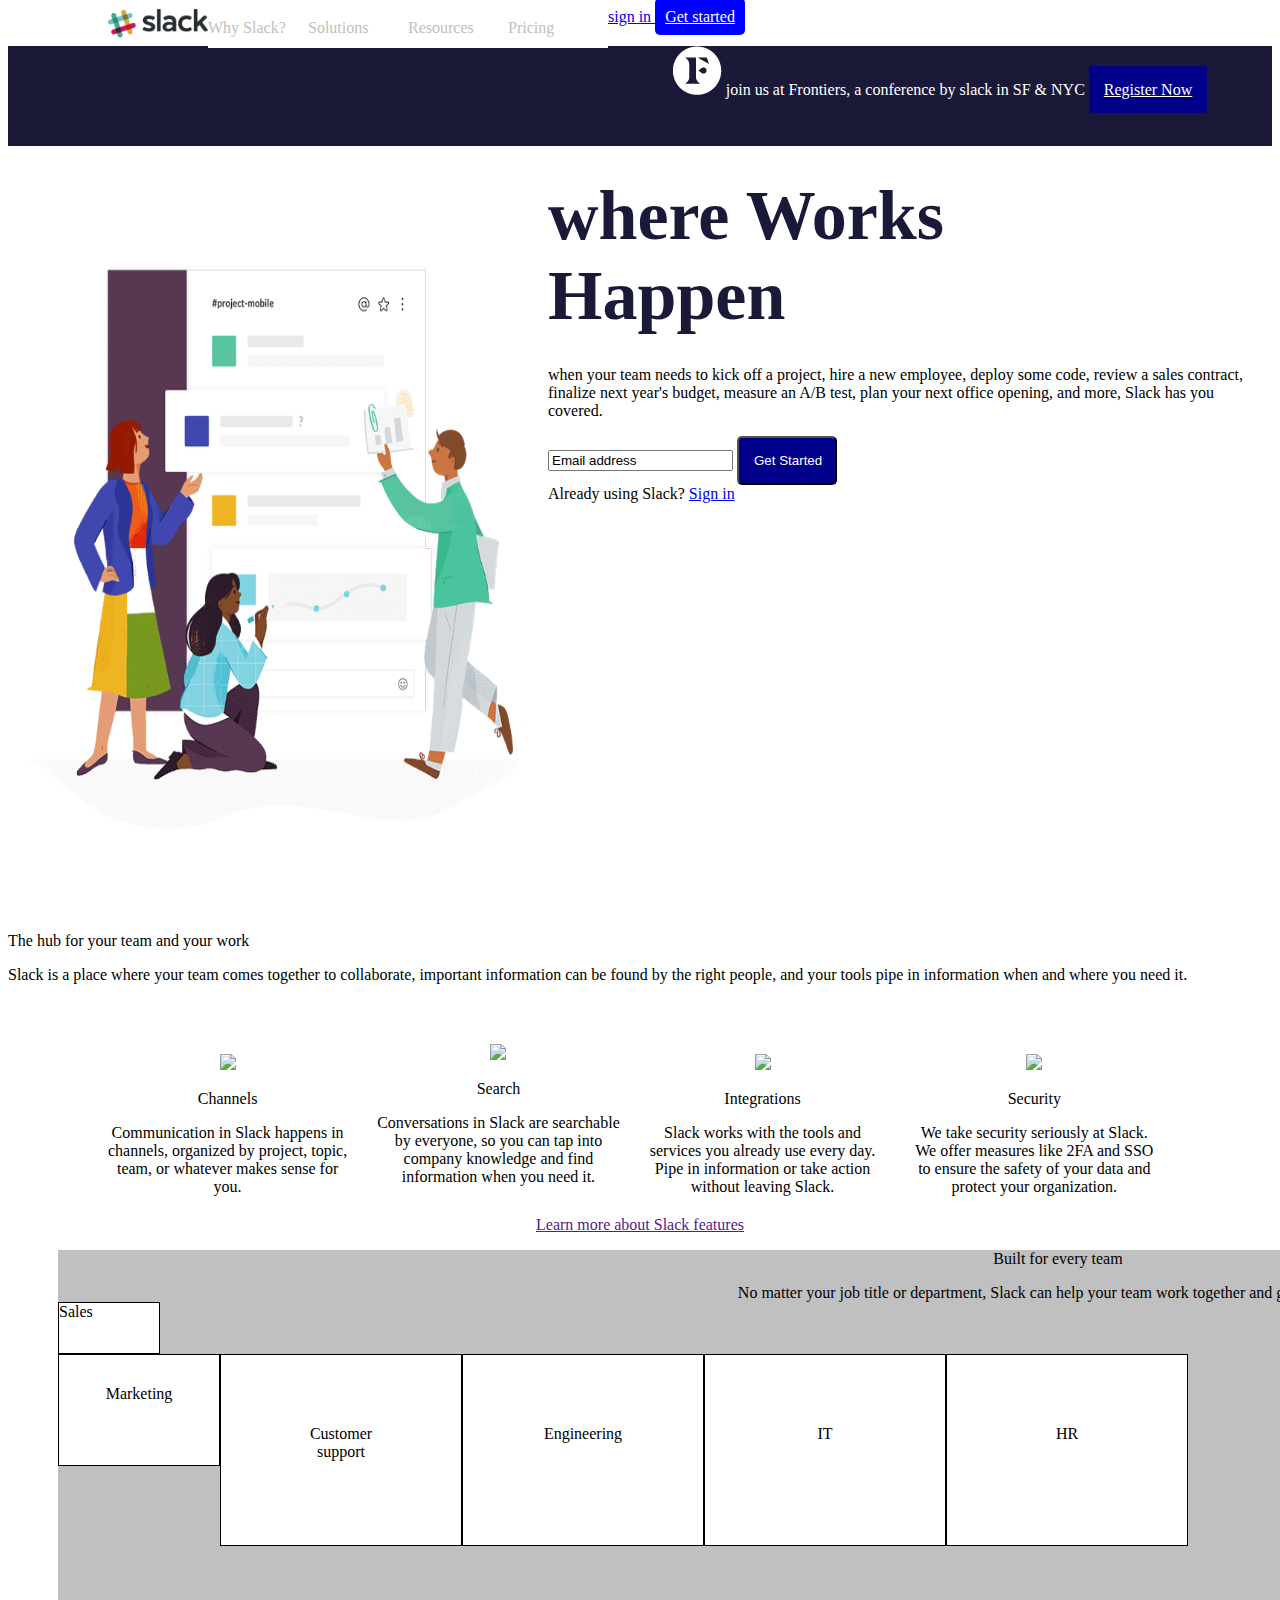
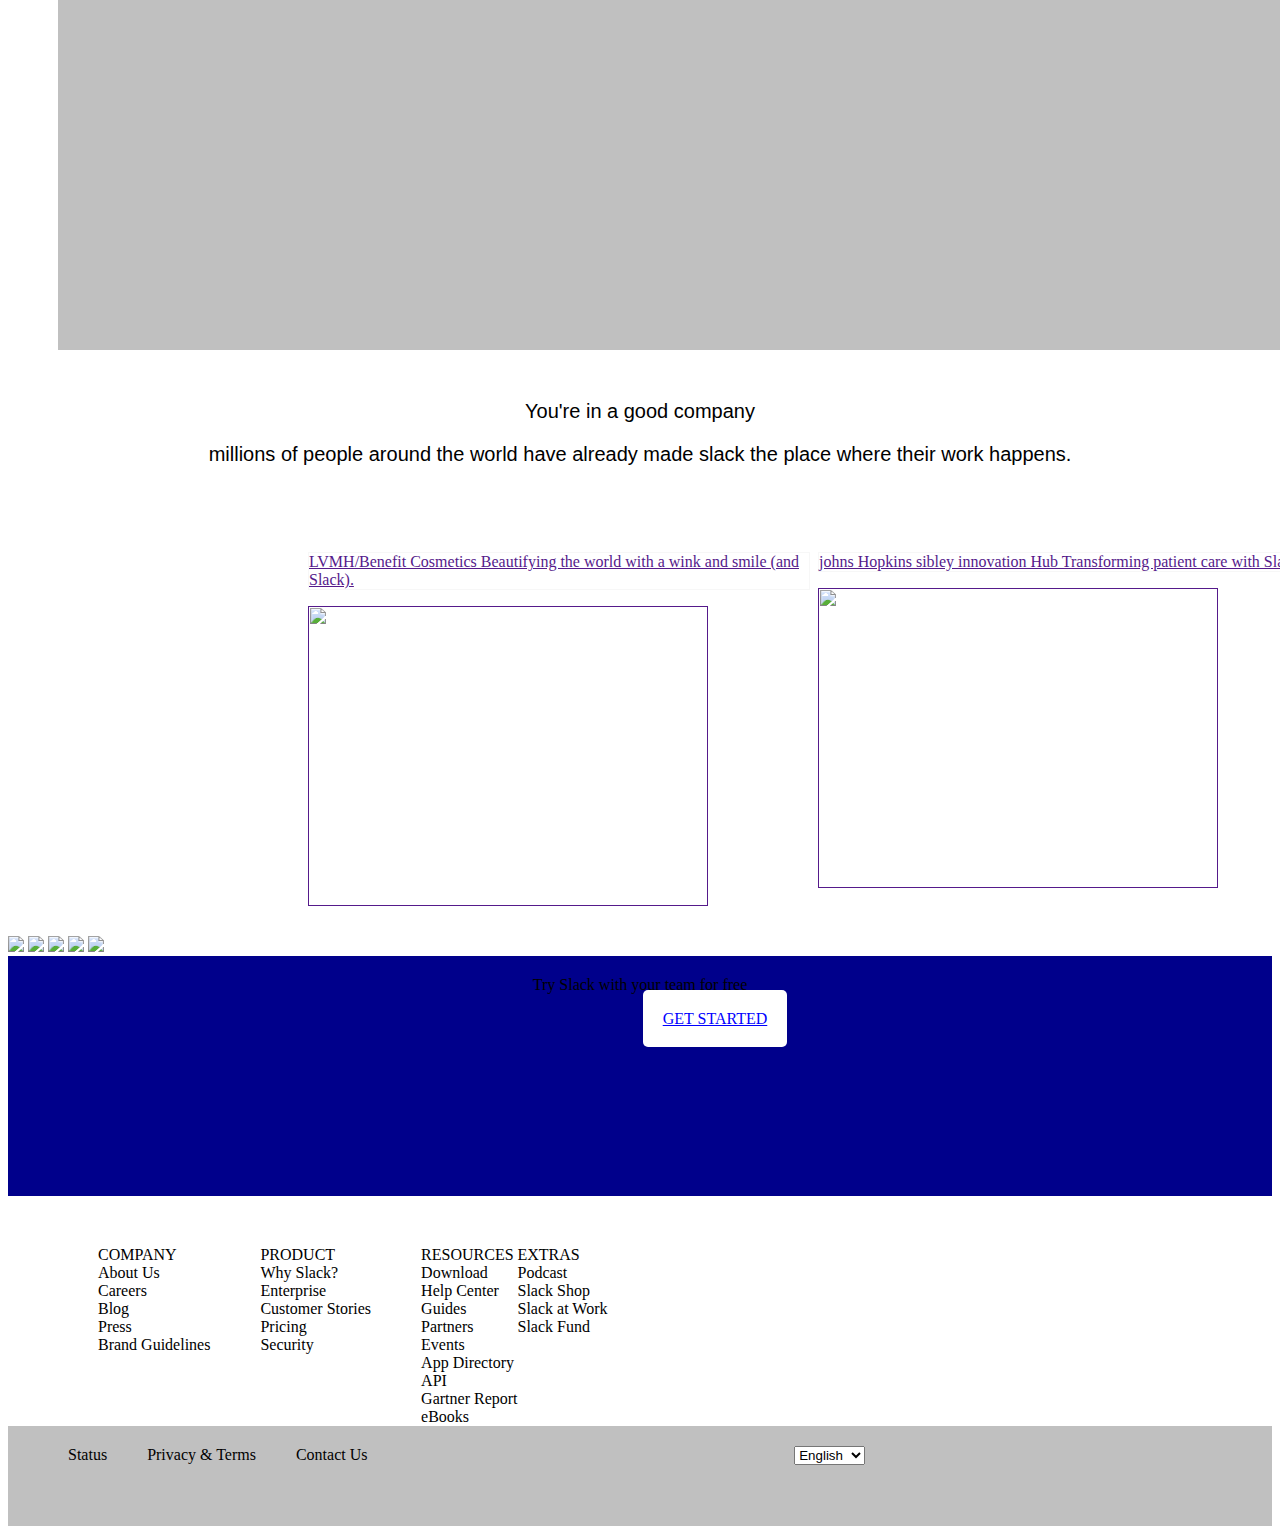
==== index.html @ 87f5bd63 "Update index.html" ====
<!doctype html>
<html>
<head>
	<meta charset="utf-8">
	<meta name="viewport" content="width=device-width, initial-scale=1">
	<title>where work happens|slack</title>
	<link rel="stylesheet" href="slack.css"/>
</head>
<body>
	<img align="left" class="logo" src="images/slack_logo.png" height="30"/>
		<div class="nav">
		<ul >
			<li><a href="">Why Slack?</a>
				<ul>
					<li>About the Product</li>
					<li>How it works</li>
					<li>Security</li>
					<li>Customers</li>
					<li>Enterprise</li>
				</ul>
			</li>
			<li> <a href="">Solutions</a>
					<ul>						
					  <li>Slack for every team</li>
					  <li>Engineering</li>
					  <li>Sales</li>
					  <li>IT</li>
					  <li>Marketing</li>
					  <li>Customer Support</li>
					  <li>Human Resources</li>
					</ul>
			</li>
			<li><a href="">Resources</a>
               <ul>
               	<li>Go further with Slack</li>
				<li>Download</li>
				<li>eBooks & Reports</li>
				<li>Blog</li>
				<li>App Directory</li>
				<li>Help Center</li>
				<li>API</li>
               </ul>
			</li>
			<li><a href="">Pricing</a></li>
		</ul>
		</div>
<a href="create" id="create">sign in </a>

<a href="started" id="started">Get started</a>

	<p id="frontiers"> <img src="images/frontiers-logo.png"> 
		join us at Frontiers, a conference by slack in SF & NYC
		
		<a id="register" href="register"> Register Now </a>

	<p><img src="images/illo.png" height=570 width=500 class="pro"></p>

		 <p id="project"> where Works<br> Happen </p>

	<p> when your team needs to kick off a project, hire a new employee, deploy some code, review a sales contract, finalize next year's budget, measure an A/B test, plan your next office opening, and more, Slack has you covered.</p>

		 <form method=get action="">
		 	<input type="text" value="Email address"> <input type="submit" value="Get Started" class="get">
		 </form>

		 	Already using Slack? <a href="in"> Sign in</a>

		 		
		 		<div class="hub">
		 			<p>The hub for your team and your work</p>
					Slack is a place where your team comes together to collaborate, important information can be found by the right people, and your tools pipe in information when and where you need it.
		 		</div>
		 		<div class="main-section">
		 		<div class="channels">
		 			<img src="images/organized-convos.png"/>
		 			<p>Channels</p>
					Communication in Slack happens in <br>channels, organized by project, topic,<br> team, or whatever makes sense for<br> you.
		 		</div>
		 		<div class="Search">
		 			<img src="images/search-binoculars.png"/>
		 			<p>Search</p>
					Conversations in Slack are searchable<br> by everyone, so you can tap into<br> company knowledge and find <br>information when you need it.
		 		</div>
		 		<div class="Integrations">
		 			<img src="images/apps-gears.png"/>
		 			<p>Integrations</p>
					Slack works with the tools and<br> services you already use every day.<br> Pipe in information or take action<br> without leaving Slack.
		 		</div>
		 		<div class="security">
		 			<img src="images/security-lock.png"/>
		 			<p>Security</p>
					We take security seriously at Slack.<br> We offer measures like 2FA and SSO<br> to ensure the safety of your data and<br> protect your organization.
		 		</div>
		 			<div id="learn"><a  href="">Learn more about Slack features</a></div>
		 		  <div class="main-built">	
		 			<div class="Built">	
						<p>Built for every team</p>
						No matter your job title or department, Slack can help your team work together and get things done.
		 			</div>
		 			<div>
						<div class="one">Sales</div>
						<div class="two">Marketing</div>
						<div class="three">Customer support</div>
						<div class="four">Engineering</div>
						<div class="five">IT</div>
						<div class="six">HR</div>
					</div>
				  </div>
		 		</div>
		
		 <div class="you">
		 	<p> You're in a good company
		 	<p> millions of people around the world have already made slack the place where their work happens.</p>
		 </div>
		  <div class="main-LVMH">
		   <div class="LVMH">
		 	<p id="lv"><a href="">LVMH/Benefit Cosmetics
		 	Beautifying the world with a wink and smile (and Slack).</p>
		 	<img src="images/card_benefit.jpg" height="300" width="400"/></a>
		   </div>
		   <div class="johns">
		 	<p id="jo"><a href="">johns Hopkins sibley innovation Hub
		 	Transforming patient care with Slack.</p>
		 	<img src="images/card_hopkins.jpg" height="300" width="400"/></a>
		   </div>
		  </div>
		 <img src="Where work happens _ Slack_files/ticketmaster.png"/>
		    <img src="Where work happens _ Slack_files/airbnb-alt.png"/>
		     <img src="Where work happens _ Slack_files/target-alt.png"/>
		   <img src="Where work happens _ Slack_files/capital_one.png"/>
		   <img src="Where work happens _ Slack_files/oracle.png"/>
		 </div>
		 <div class="Try">		 	
			Try Slack with your team for free
				<p><a href="" class="yet">GET STARTED</a></p>
		 </div>
  <div class="list">
	<ul>
		<div class="company">
<li> COMPANY <li>
<li>About Us</li>
<li>Careers</li>
<li>Blog</li>
<li>Press</li>
<li>Brand Guidelines</li>
		</div>
		<div class="PRODUCT">
<li>PRODUCT</li>
<li>Why Slack?</li>
<li>Enterprise</li>
<li>Customer Stories</li>
<li>Pricing</li>
<li>Security</li>
		</div>
		<div class="Resources">
<li>RESOURCES</li>
<li>Download</li>
<li>Help Center</li>
<li>Guides</li>
<li>Partners</li>
<li>Events</li>
<li>App Directory</li>
<li>API</li>
<li>Gartner Report</li>
<li>eBooks</li>
	</div>
	<div class="EXTRAS">
<li>EXTRAS</li>
<li>Podcast</li>
<li>Slack Shop</li>
<li>Slack at Work</li>
<li>Slack Fund</li>
	</div>
</ul>
	</div>
		  <footer>
			<ul>
	    <li> Status</li>
	    <li> Privacy & Terms</li> 
	    <li>Contact Us </li>
	    	</ul>
	    	<select>
	    		<option>English</option>
	    		<option>French</option>
	    		<option>Spanish</option>
	    	</select>
	    	</footer>
	     </div>
</body>
</html>
---- slack.css ----
li{
	list-style: none;
}
.nav ul{
	margin: 0px;
	padding: 0px;
}
.nav ul li{
	float:left;
	width: 100px;
	height: 40px;
	background-color: white;
	line-height:40px;
	text-align;40px;
	font: arial 15px;
}
.nav ul li a{
	color:silver;
	display: block;
	text-decoration: none;
}
.nav ul li a:hover{
	transform: scale(1.2); 
}
.nav ul li ul li{
	display:none;
	margin:-5px;
}
.nav ul li:hover ul li{
	display:block;
	background-color: white;
	width: 200px;
	height: 50px;
}
#frontiers{
	background-color:#1A1938;
	text-align:center;
	color:white;
	height:100px;
	margin-top: 20px;
	width: 100%
}
.logo{
	padding-left: 100px;
}
.nav{
	padding-left: 30px;
}
#register{
	background-color:darkblue;
	color:white;
	text-align:center;
	border-radius:3px;
	background-size:60px; 
	padding:15px; 
}
#project{
	font-size:70px;
	font-weight:bold;
	color:#1A1938;
	margin: 30px;
}
.you{
	background-size:250px;
	text-align:center;
	clear:left; 
	font:20px arial;
}
.get{
	background-color:darkblue;
	color:white;
	text-align:center;
	border-radius:5px;
	background-size:60px; 
	padding:15px; 
	width:100px; 
}
.yet{
	background-color:white;
	color:blue;
	text-align:center;
	border-radius:5px;
	background-size:60px; 
	padding:15px; 
	width:150px; 
	margin-left: 150px;
	padding: 20px;
}
.yet:hover{
	transform: scale(0.8);
}
.com{
	float: left;
	margin: 0 20px;
}
.pro{
	float: left;
	padding:100px 20px 100px 20px;
}
.res{
	float:left;
	padding: 20px;
}
.ext{
	margin:0px;
	padding: 20px;
	clear: right;
}
.all{
	background-color:#1A1938;
	height: 300px; 
	text-align: center;
}
.copy{
	float: left;
}
.first3{
	margin: 0px;
	display: flex;
}
.last3{
	margin: 0px;
	display: flex;
}
#text{
	font:20px Tahoma;
}
#input{
	height: 35px;
	font:20px Tahoma;
	border-color:#3A2958;
	padding: 5px;  
}
.hub{
	clear: left;
}
.main-section{
	margin: 50px;
	text-align: center;
}
#started{
	background-color: blue;
	border-radius: 5px;
	color: white;
	background-size:60px;
	width: 75px;
	padding: 10px;
}
.channels {
	float: left;
	margin: 20px;
	margin-left: 50px;
}
.Try{
	background-color: darkblue;
	height: 200px;
	text-align: center;
	padding: 20px;
}
.Search{
float: left;
margin: 10px;
text-align: justify-all;
} 
.Integrations{
	float: left;
	margin: 20px;
	text-align: justify-all;
} 
.security{
	float: left;
	margin: 20px;
	text-align: justify-all;
}
#learn {
	clear:left;
	align-items: middle;
}
.Built{
	clear: left;
}

.one{
border: 1px solid black;
background-color: white;
color: black;
display: flex;
height: 50px;
width: 100px;
}
.two{
border: 1px solid black;
background-color: white;
padding: 30px;
color: black;
height: 50px;
width: 100px;
float: left;
}
.three{
border: 1px solid black;
background-color: white;
padding: 70px;
color: black;
height: 50px;
width: 100px;
float: left;
}
.four{
border: 1px solid black;
background-color: white;
padding: 70px;
color: black;
height: 50px;
width: 100px;
float: left;
}
.five{
border: 1px solid black;
background-color: white;
padding: 70px;
color: black;
height: 50px;
width: 100px;
float: left;
}
.six{
border: 1px solid black;
background-color: white;
padding: 70px;
color: black;
height: 50px;
width: 100px;
float: left;
}
.main-built{
background-color: silver;
height: 700px;
width:2000px;
}
.main-LVMH{
	display: flex;
}
.LVMH{
	height: 400px;
	width: 500px;
	float: left;
	margin-left: 300px;
	margin-top: 50px;
}
.johns{
	height: 400px;
	width: 500px;
	float: left;
	margin-left:10px;
	margin-top: 50px;
}
.list{
	clear: left;
}
#lv{
	border: 1px solid #F7F7F7;
width:500px;
}
#jo{
	border: 1px solid #F7F7F7;
width:500px;
}
.list ul li{

}
.company{
float: left;
padding-left:50px;
}
.PRODUCT{
float: left;
padding-left:50px;
}
.Resources{
float: left;
padding-left:50px;
}
.EXTRAS{
margin: 50px;
padding-left:50px;
}
footer{
	margin-top: 20px;
	background-color: silver;
	height: 100px;
	text-align:center;
	clear: left;
}
footer li{
	float: left;
	margin:20px;
}
select{
	margin: 20px;
}
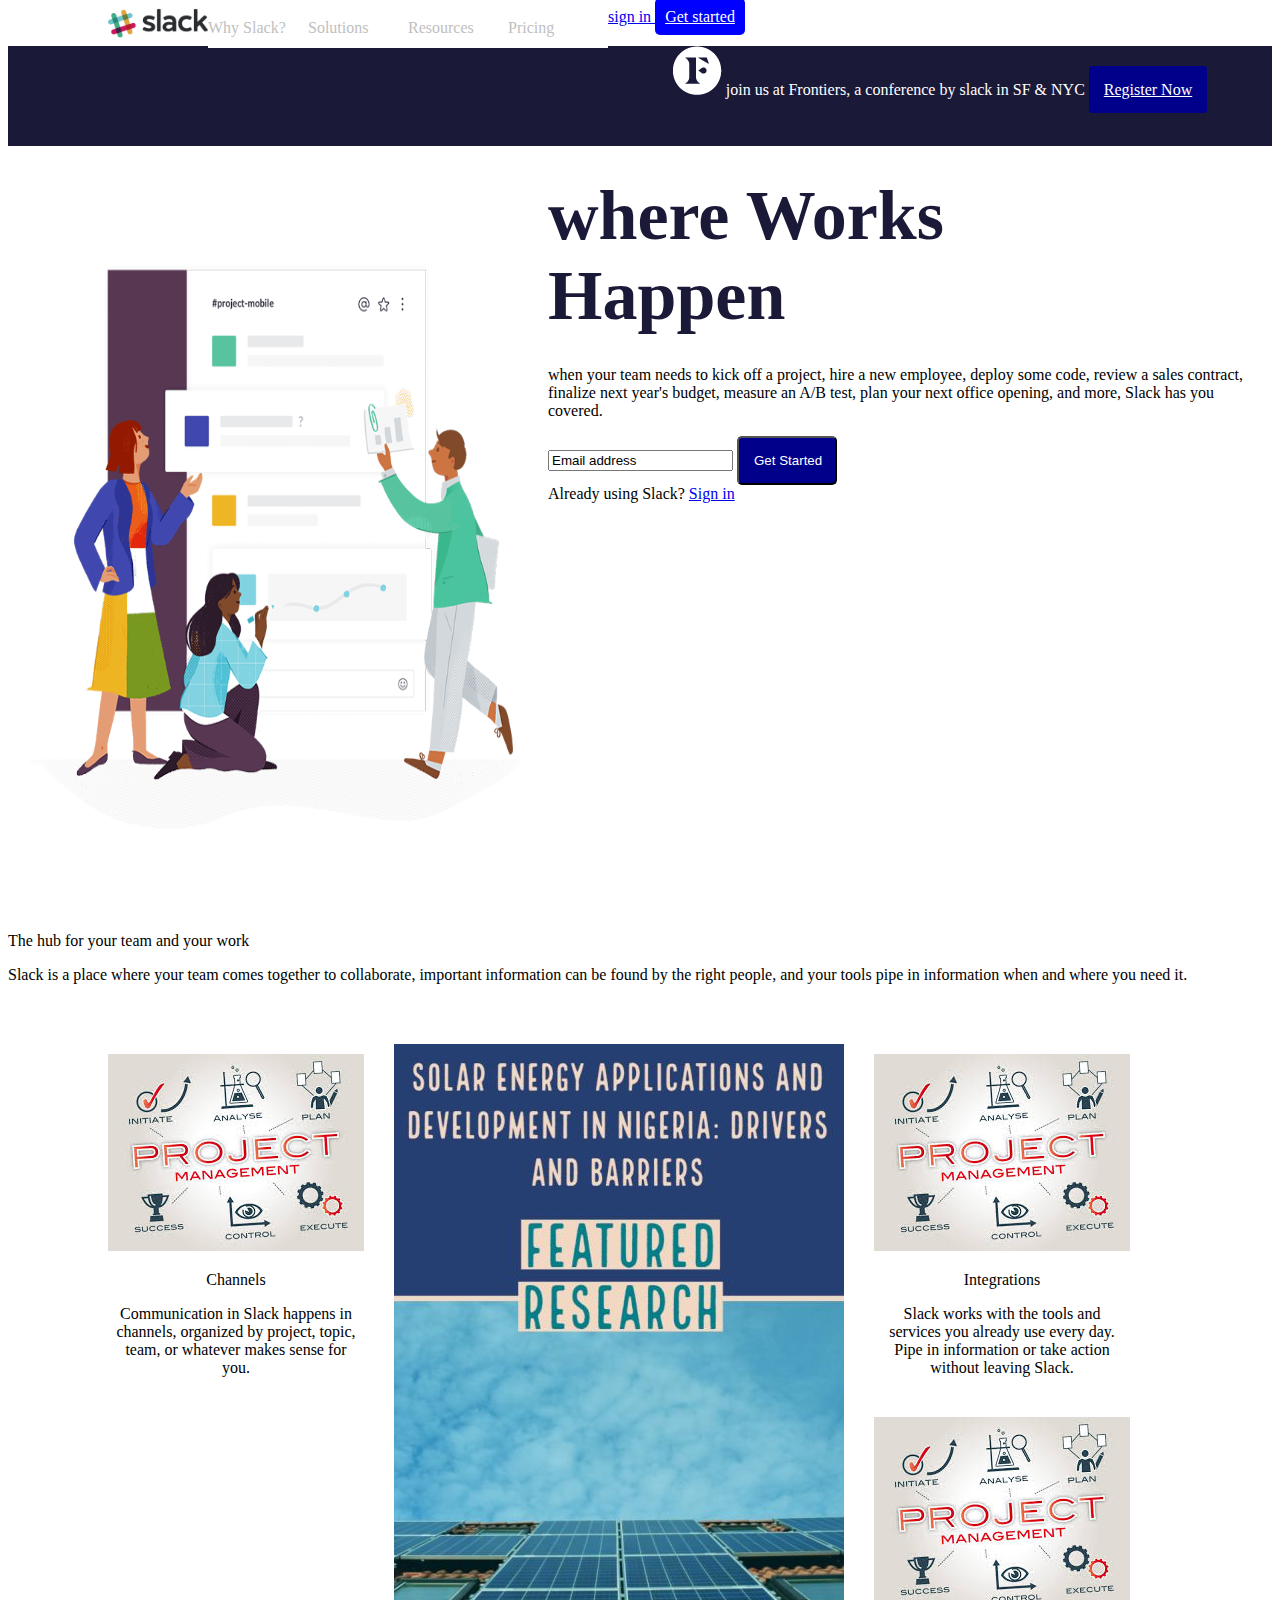
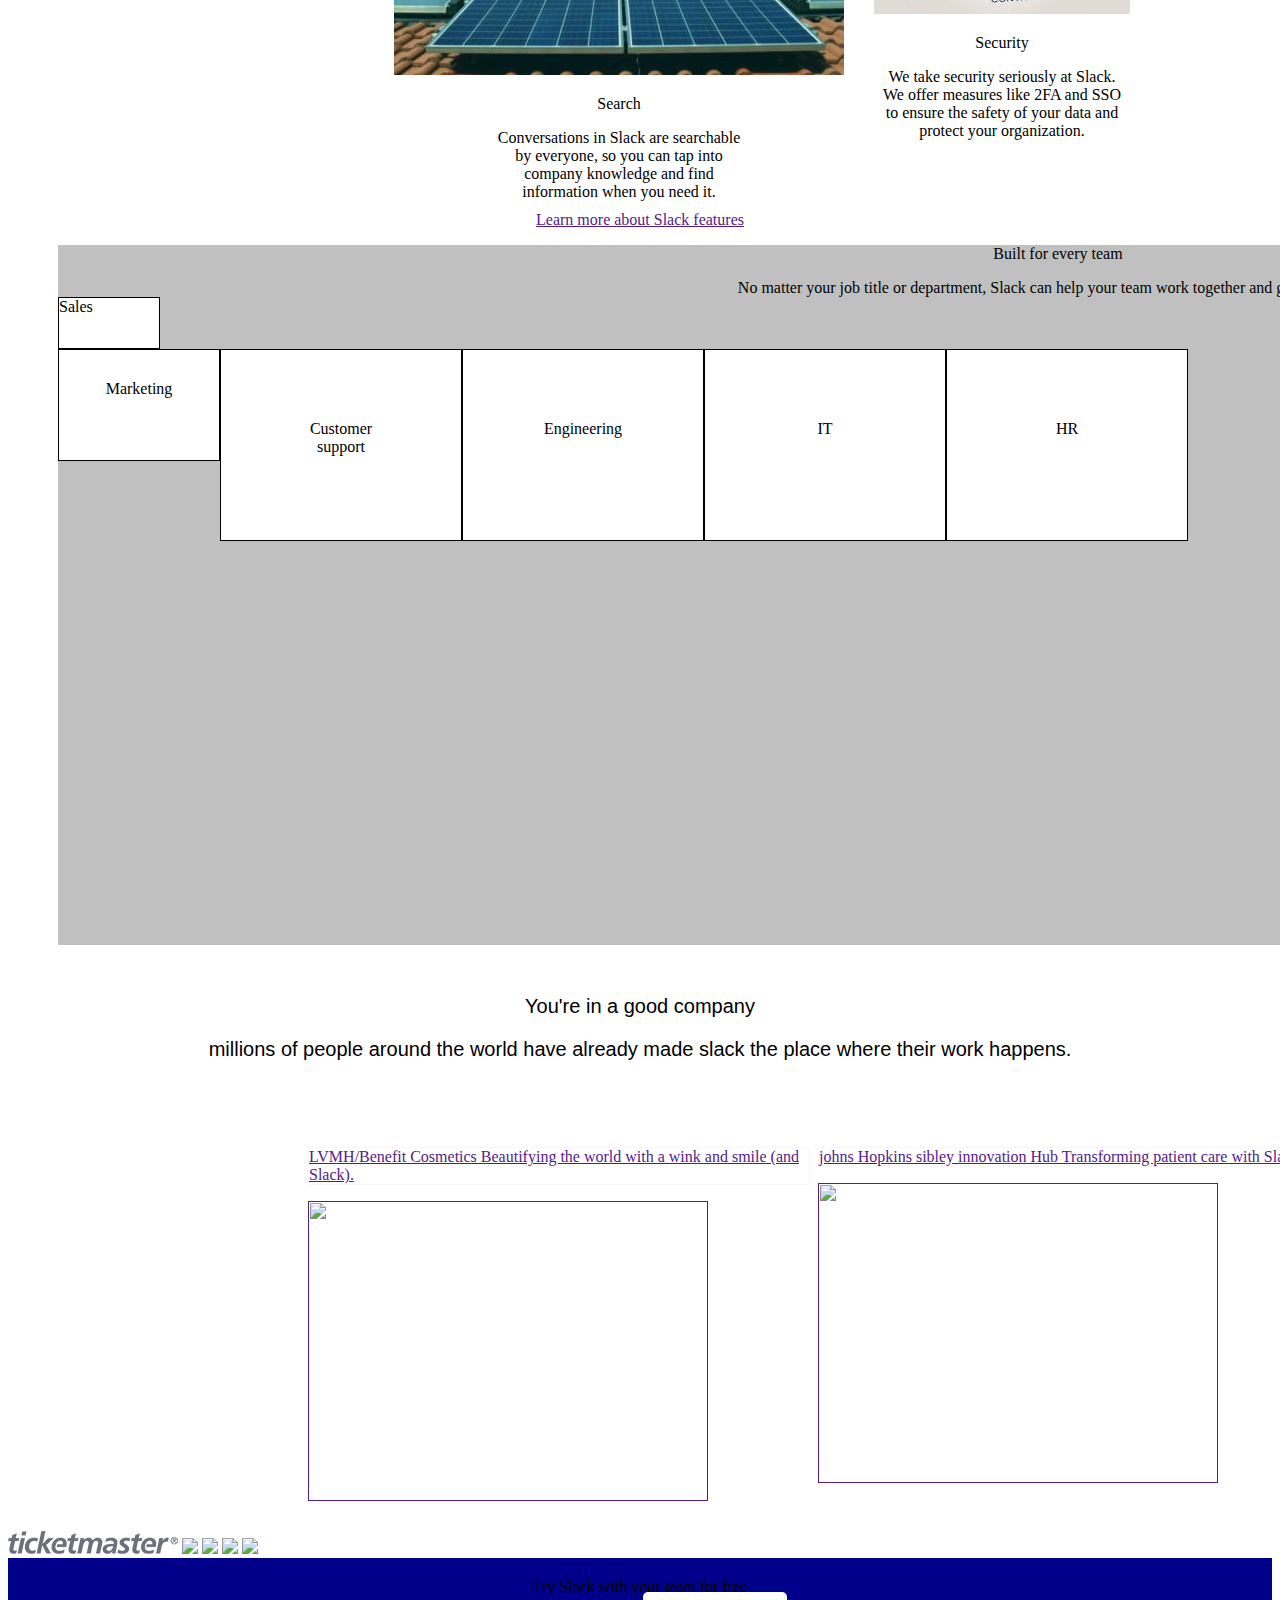
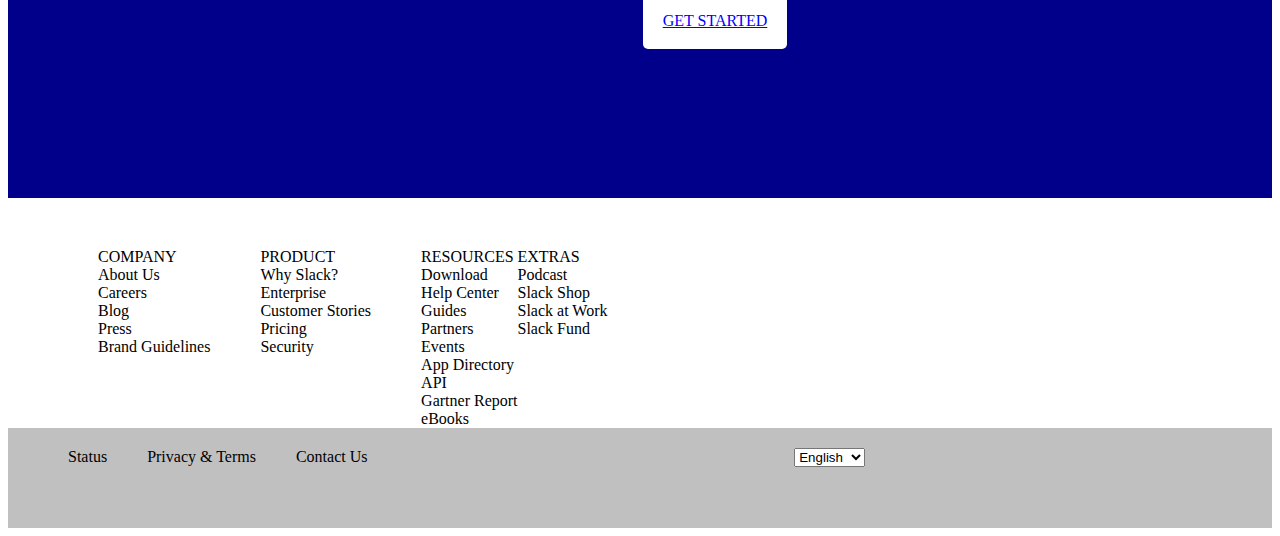
==== commit b95ebb2e: "Update index.html" ====
--- a/index.html
+++ b/index.html
@@ -72,22 +72,22 @@
 		 		</div>
 		 		<div class="main-section">
 		 		<div class="channels">
-		 			<img src="images/organized-convos.png"/>
+		 			<img src="images/project.jpg.jpg">
 		 			<p>Channels</p>
 					Communication in Slack happens in <br>channels, organized by project, topic,<br> team, or whatever makes sense for<br> you.
 		 		</div>
 		 		<div class="Search">
-		 			<img src="images/search-binoculars.png"/>
+		 			<img src="images/solar.jpg">
 		 			<p>Search</p>
 					Conversations in Slack are searchable<br> by everyone, so you can tap into<br> company knowledge and find <br>information when you need it.
 		 		</div>
 		 		<div class="Integrations">
-		 			<img src="images/apps-gears.png"/>
+		 			<img src="images/project.jpg.jpg">
 		 			<p>Integrations</p>
 					Slack works with the tools and<br> services you already use every day.<br> Pipe in information or take action<br> without leaving Slack.
 		 		</div>
 		 		<div class="security">
-		 			<img src="images/security-lock.png"/>
+		 			<img src="images/project.jpg.jpg"/>
 		 			<p>Security</p>
 					We take security seriously at Slack.<br> We offer measures like 2FA and SSO<br> to ensure the safety of your data and<br> protect your organization.
 		 		</div>
@@ -121,14 +121,14 @@
 		   <div class="johns">
 		 	<p id="jo"><a href="">johns Hopkins sibley innovation Hub
 		 	Transforming patient care with Slack.</p>
-		 	<img src="images/card_hopkins.jpg" height="300" width="400"/></a>
+		 	<img src="images/card_hopkins.jpg" height="300" width="400"></a>
 		   </div>
 		  </div>
-		 <img src="Where work happens _ Slack_files/ticketmaster.png"/>
-		    <img src="Where work happens _ Slack_files/airbnb-alt.png"/>
-		     <img src="Where work happens _ Slack_files/target-alt.png"/>
-		   <img src="Where work happens _ Slack_files/capital_one.png"/>
-		   <img src="Where work happens _ Slack_files/oracle.png"/>
+		 <img src="images/ticketmaster.png">
+		    <img src="images _ Slack_files/airbnb-alt.png">
+		     <img src="images _ Slack_files/target-alt.png">
+		   <img src="images _ Slack_files/capital_one.png">
+		   <img src="images _ Slack_files/oracle.png">
 		 </div>
 		 <div class="Try">		 	
 			Try Slack with your team for free
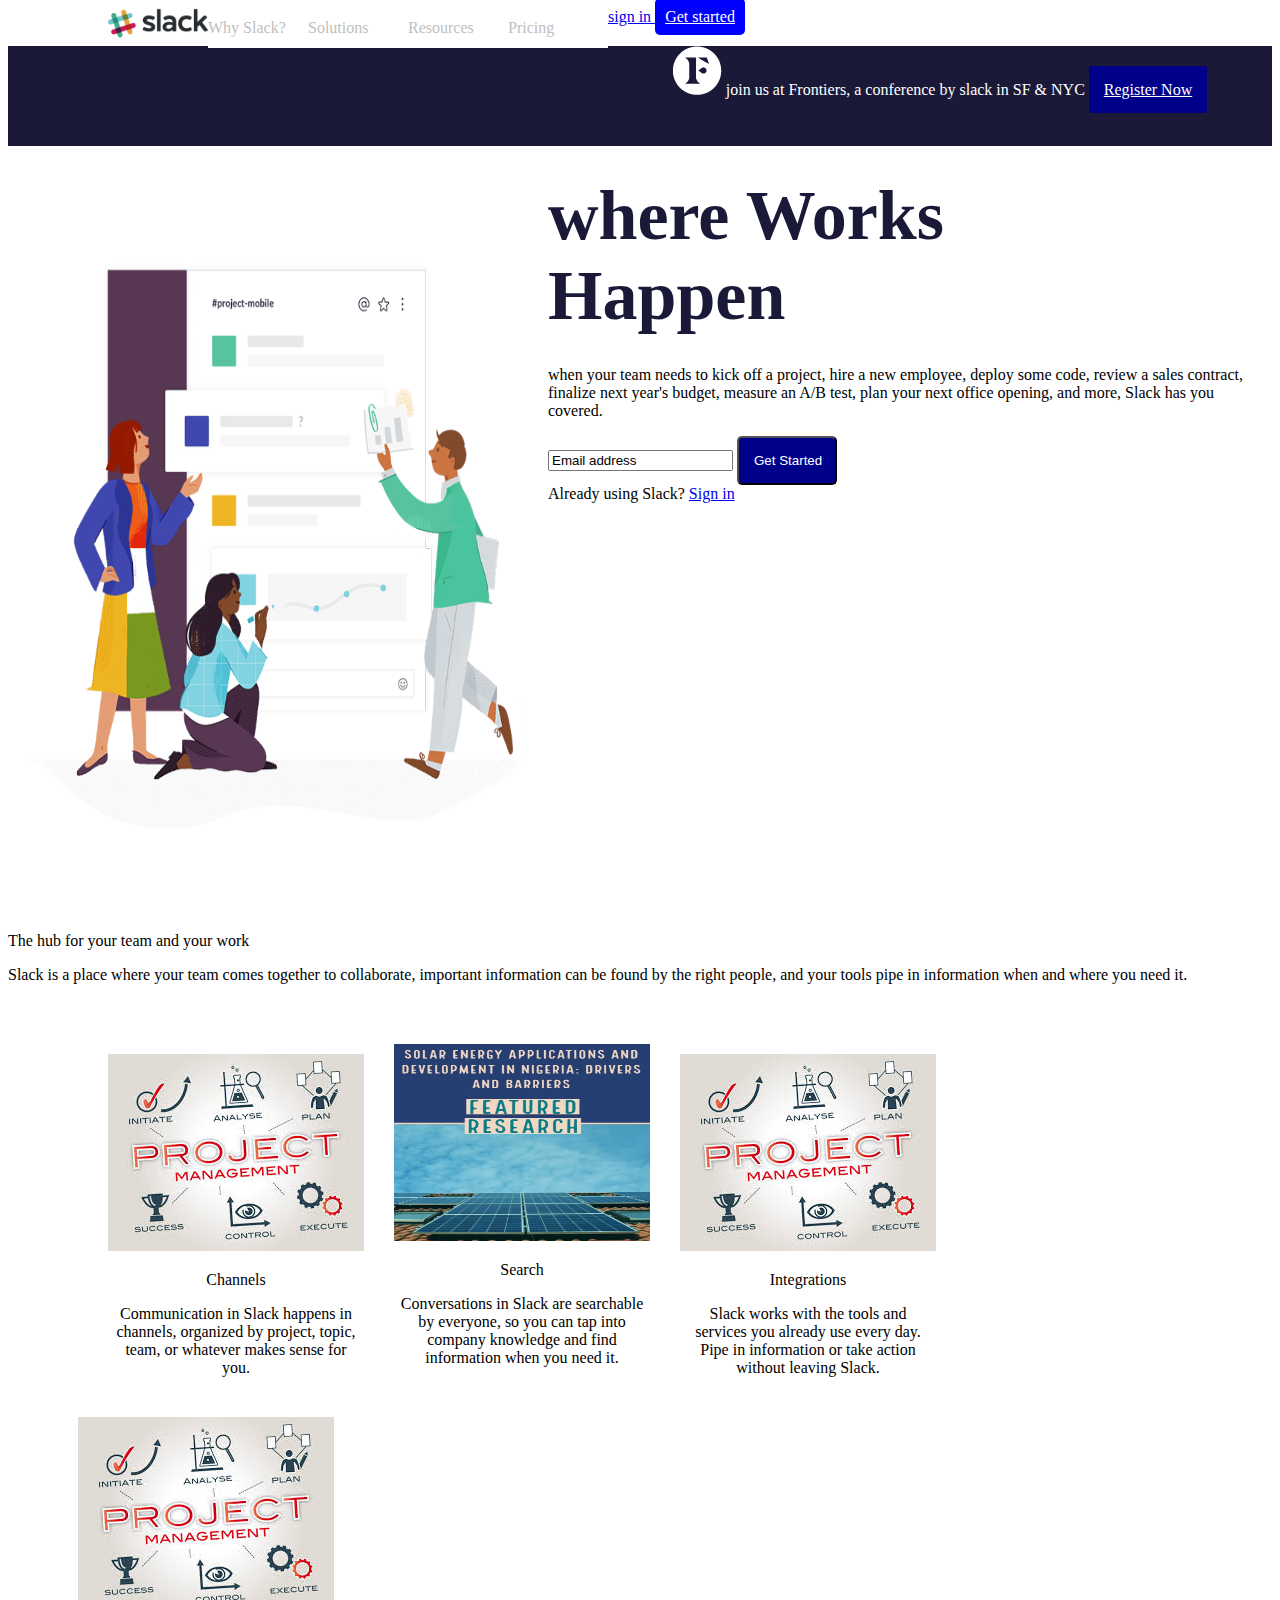
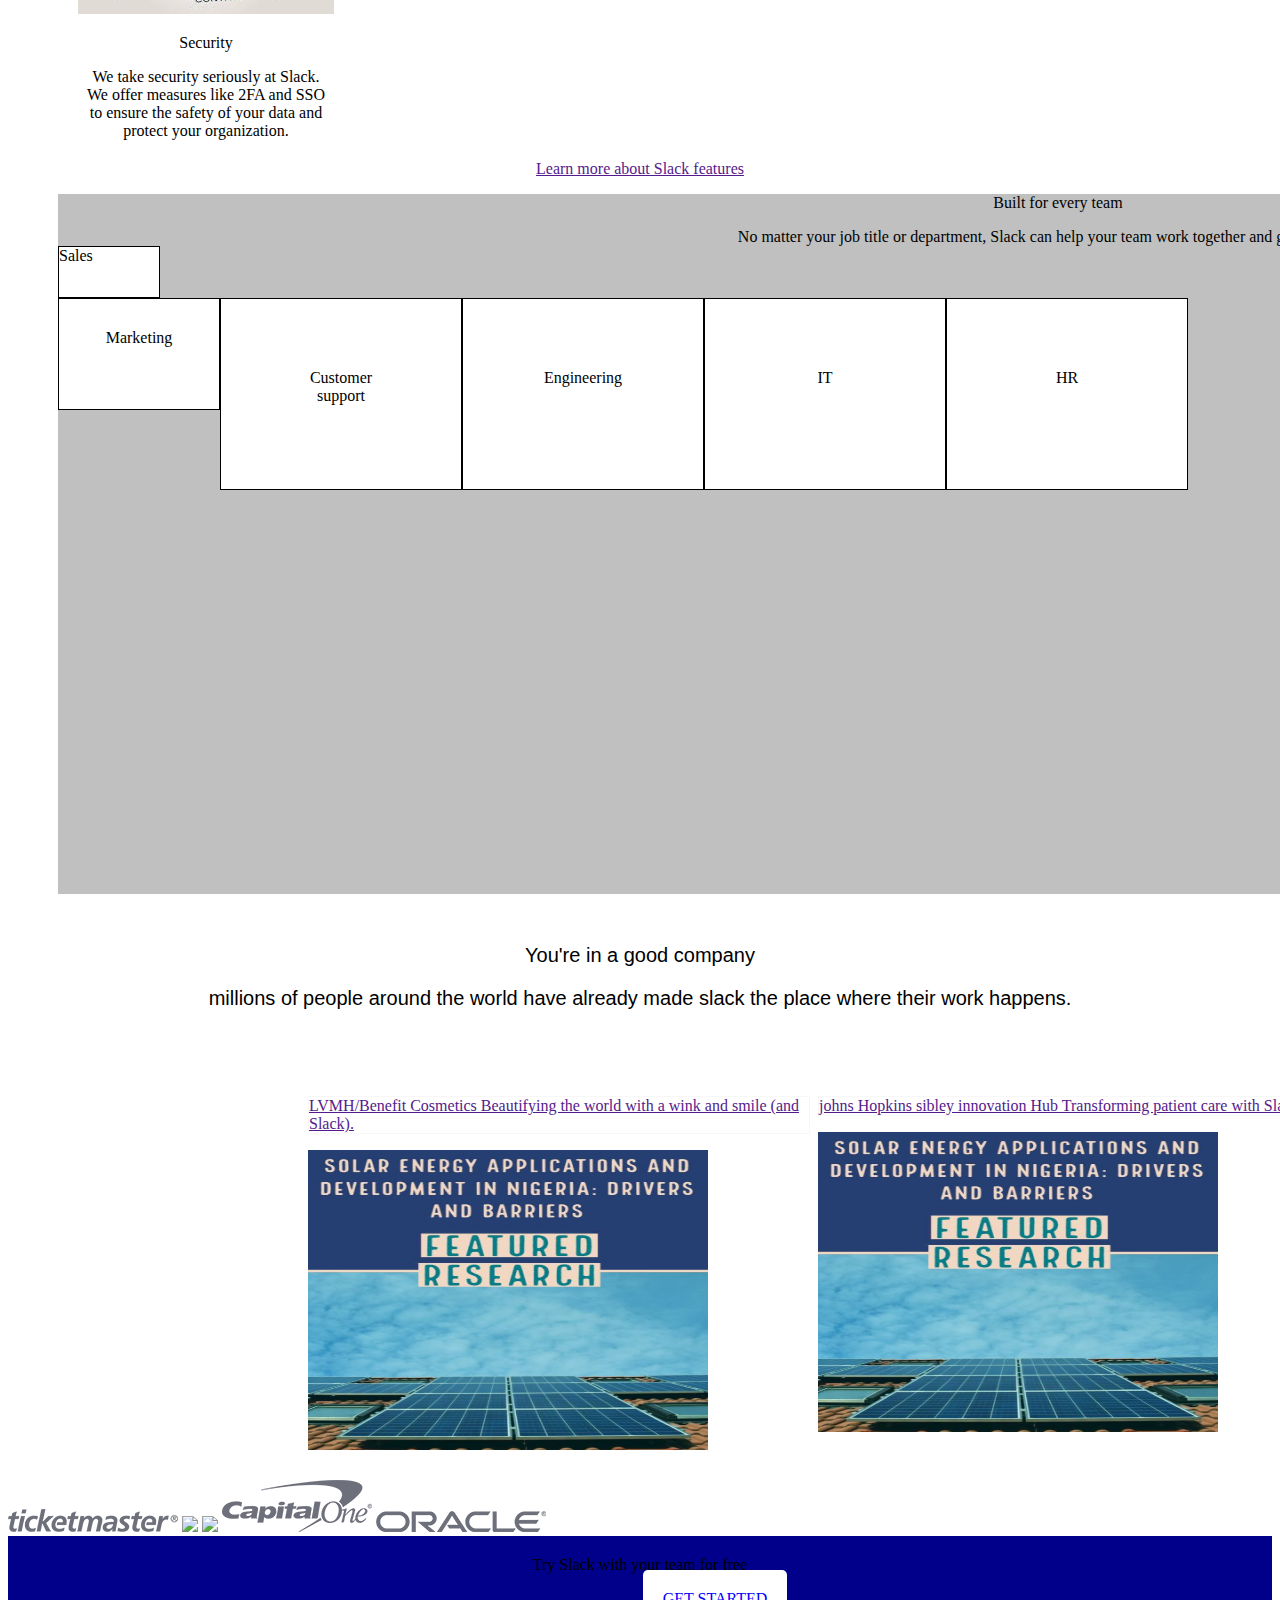
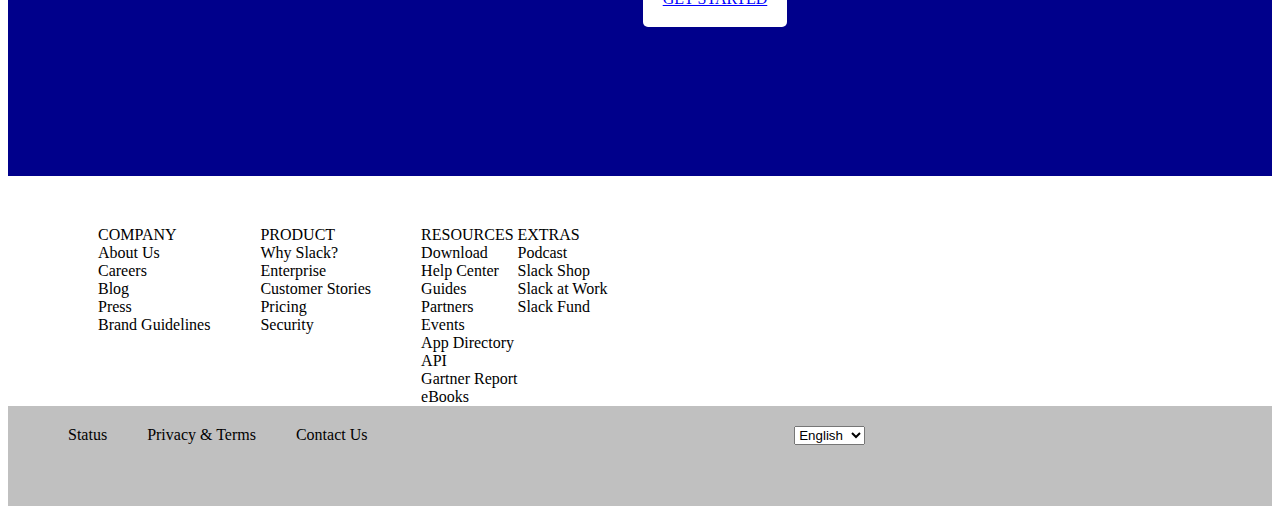
==== commit 2f4d10c3: "Update index.html" ====
--- a/index.html
+++ b/index.html
@@ -77,7 +77,7 @@
 					Communication in Slack happens in <br>channels, organized by project, topic,<br> team, or whatever makes sense for<br> you.
 		 		</div>
 		 		<div class="Search">
-		 			<img src="images/solar.jpg">
+		 			<img src="images/solar.jpg" width="256" height="197">
 		 			<p>Search</p>
 					Conversations in Slack are searchable<br> by everyone, so you can tap into<br> company knowledge and find <br>information when you need it.
 		 		</div>
@@ -116,19 +116,19 @@
 		   <div class="LVMH">
 		 	<p id="lv"><a href="">LVMH/Benefit Cosmetics
 		 	Beautifying the world with a wink and smile (and Slack).</p>
-		 	<img src="images/card_benefit.jpg" height="300" width="400"/></a>
+		 	<img src="images/solar.jpg" height="300" width="400"/></a>
 		   </div>
 		   <div class="johns">
 		 	<p id="jo"><a href="">johns Hopkins sibley innovation Hub
 		 	Transforming patient care with Slack.</p>
-		 	<img src="images/card_hopkins.jpg" height="300" width="400"></a>
+		 	<img src="images/solar.jpg" height="300" width="400"></a>
 		   </div>
 		  </div>
 		 <img src="images/ticketmaster.png">
-		    <img src="images _ Slack_files/airbnb-alt.png">
-		     <img src="images _ Slack_files/target-alt.png">
-		   <img src="images _ Slack_files/capital_one.png">
-		   <img src="images _ Slack_files/oracle.png">
+		    <img src="images/airbnb-alt.png">
+		     <img src="images/target-alt.png">
+		   <img src="images/capital_one.png">
+		   <img src="images/oracle.png">
 		 </div>
 		 <div class="Try">		 	
 			Try Slack with your team for free
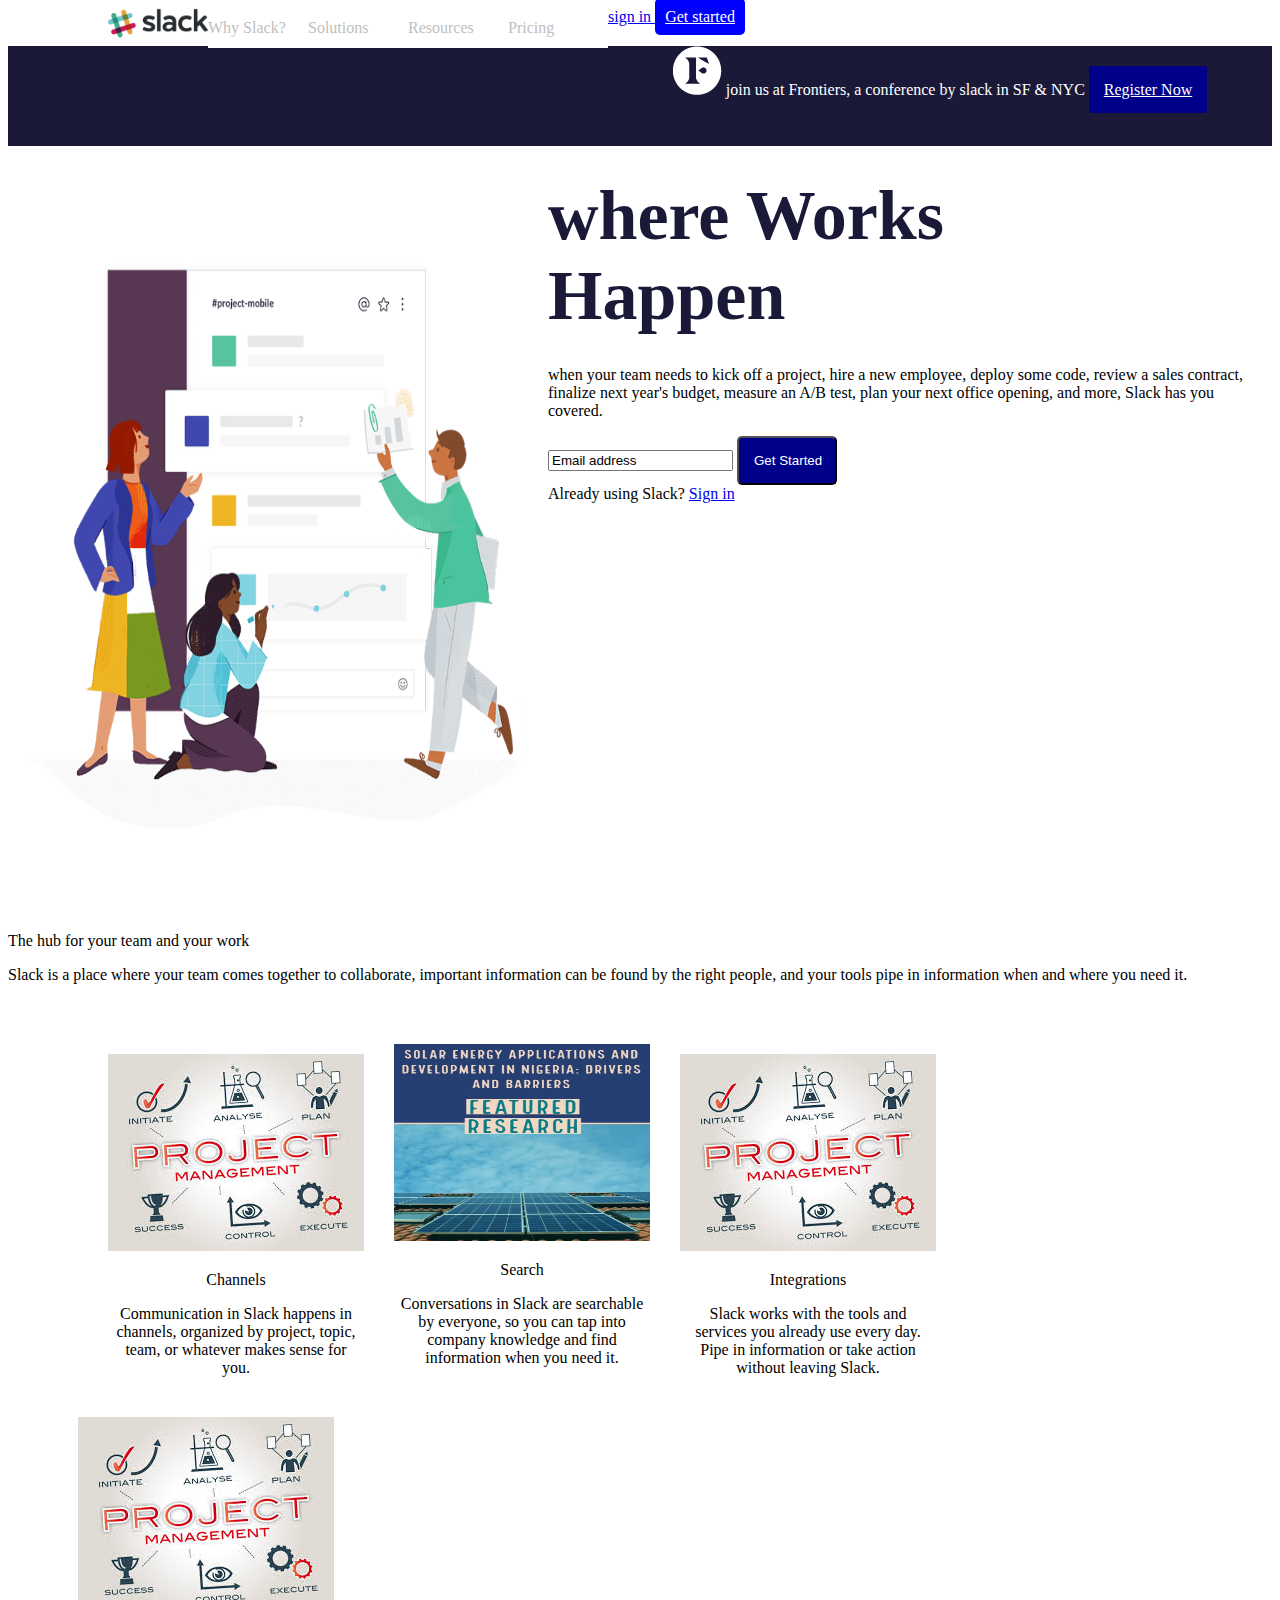
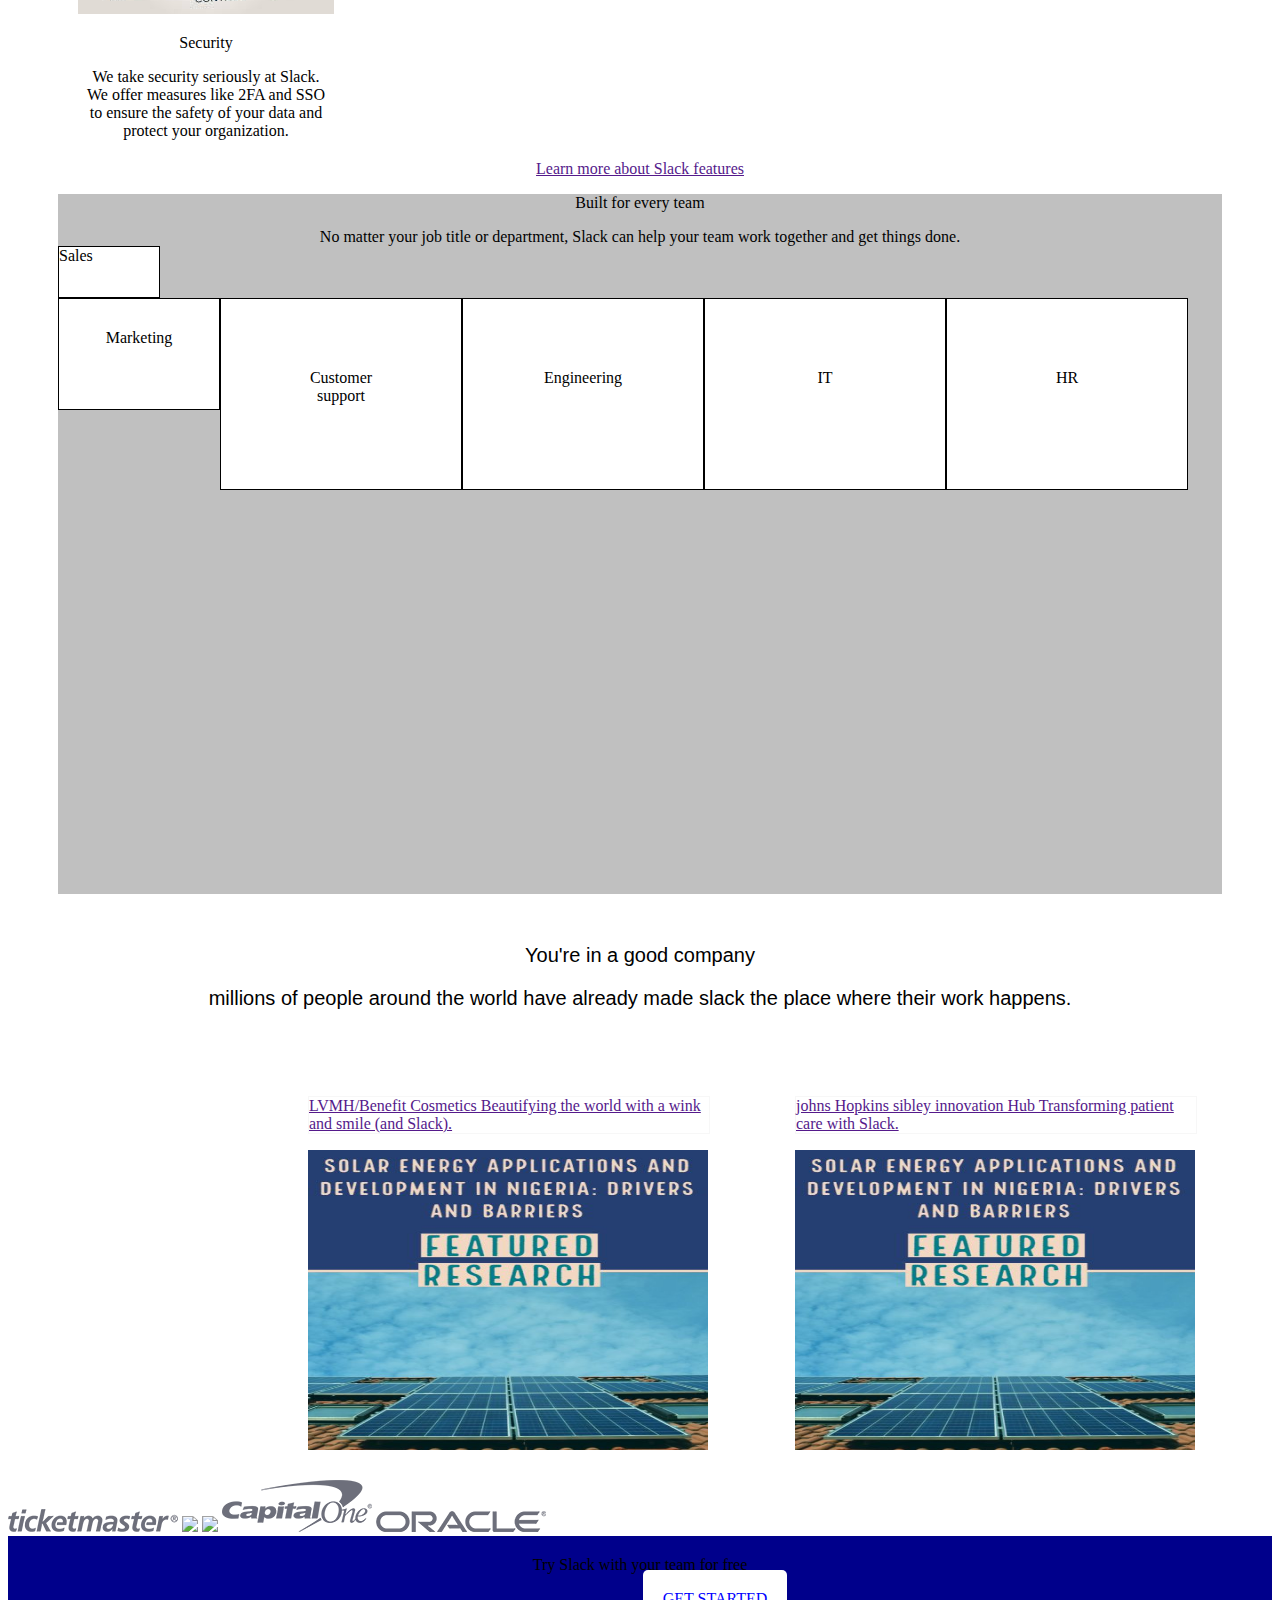
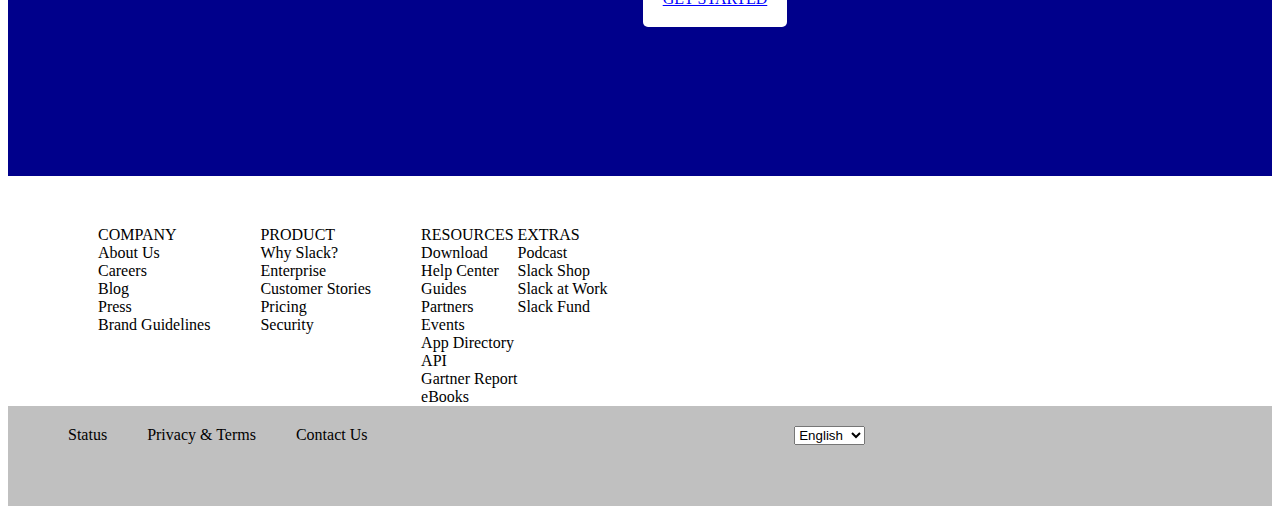
==== commit 19b5a81c: "Update index.html" ====
--- a/index.html
+++ b/index.html
@@ -97,7 +97,7 @@
 						<p>Built for every team</p>
 						No matter your job title or department, Slack can help your team work together and get things done.
 		 			</div>
-		 			<div>
+		 			<div class="num">
 						<div class="one">Sales</div>
 						<div class="two">Marketing</div>
 						<div class="three">Customer support</div>
--- a/slack.css
+++ b/slack.css
@@ -44,6 +44,7 @@
 	padding-left: 100px;
 }
 .nav{
+	width:100%;
 	padding-left: 30px;
 }
 #register{
@@ -236,7 +237,6 @@
 .main-built{
 background-color: silver;
 height: 700px;
-width:2000px;
 }
 .main-LVMH{
 	display: flex;
@@ -260,11 +260,11 @@
 }
 #lv{
 	border: 1px solid #F7F7F7;
-width:500px;
+width:400px;
 }
 #jo{
 	border: 1px solid #F7F7F7;
-width:500px;
+width:400px;
 }
 .list ul li{
 
@@ -298,4 +298,4 @@
 }
 select{
 	margin: 20px;
-}+}
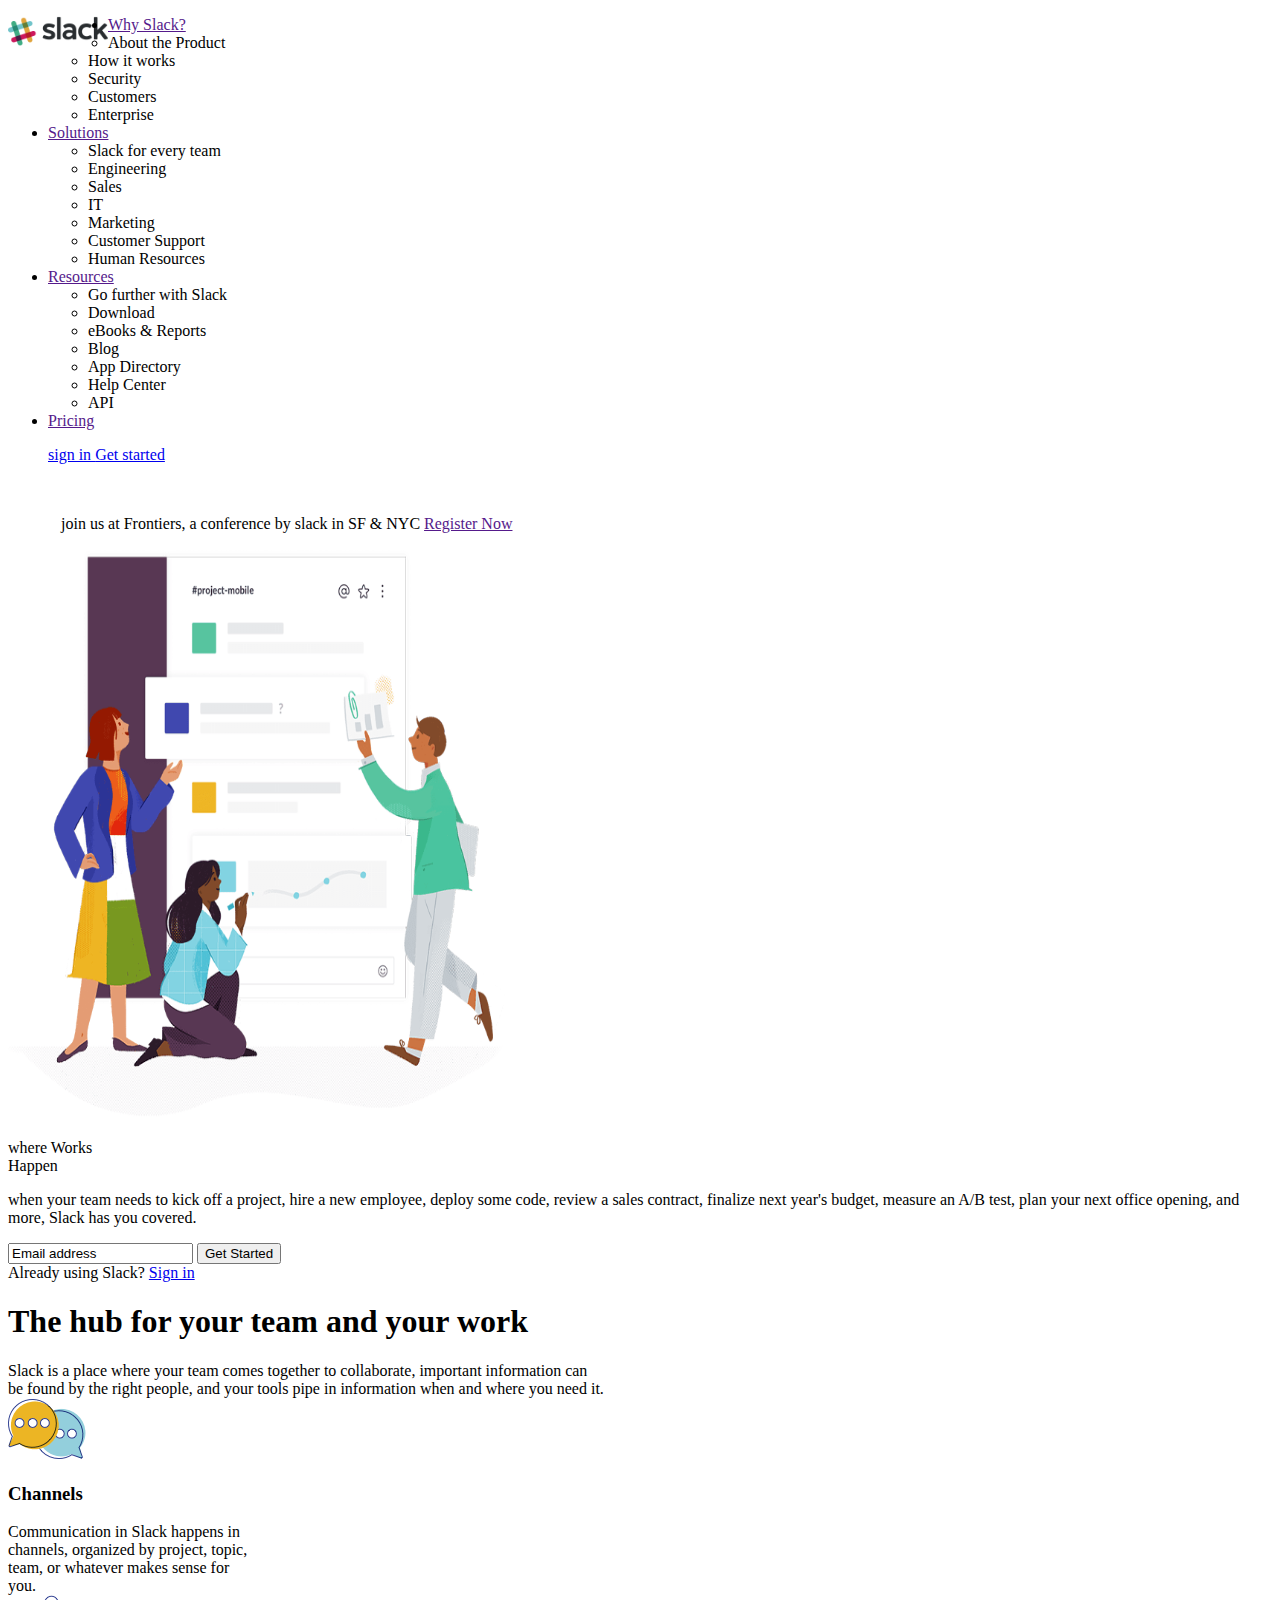
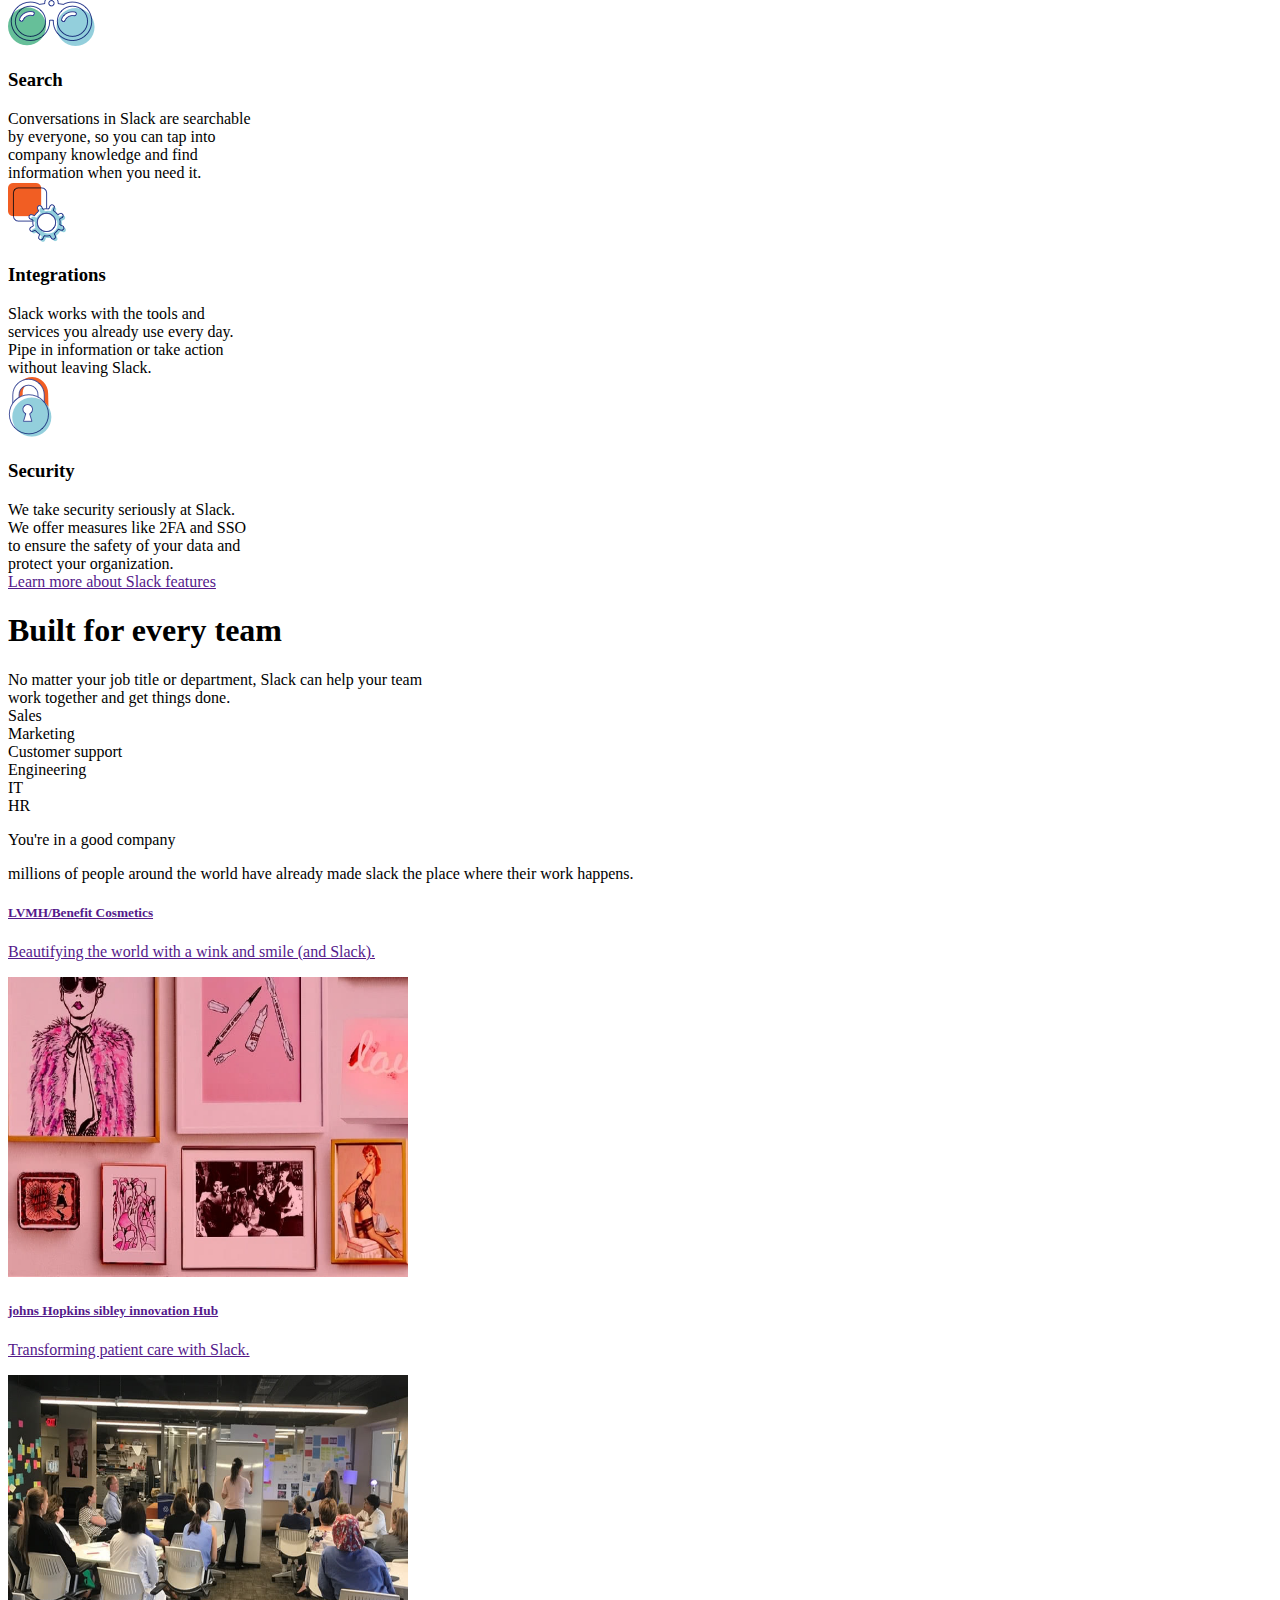
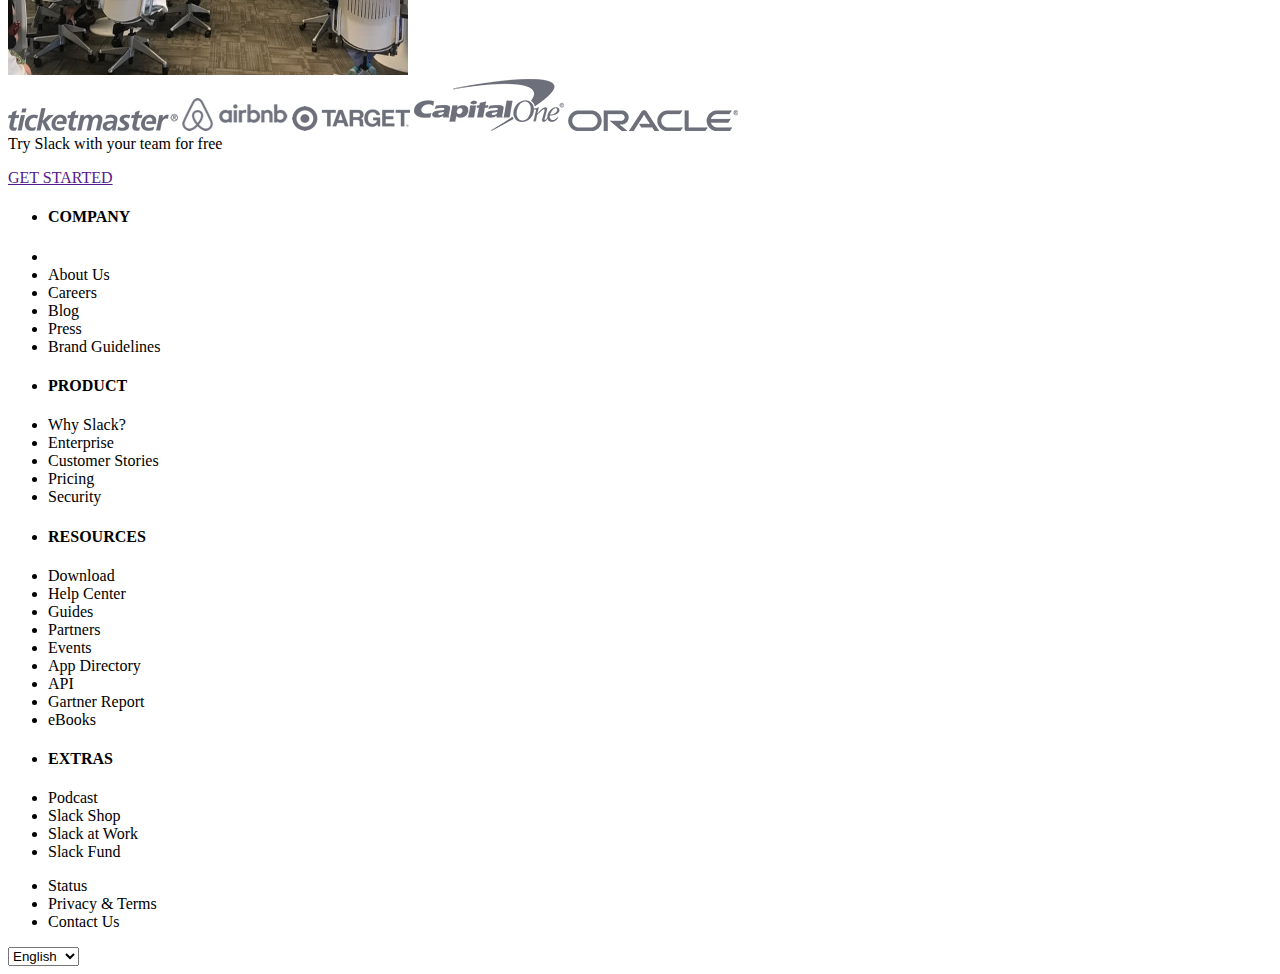
==== commit 1f647bab: "Update index.html" ====
--- a/index.html
+++ b/index.html
@@ -4,12 +4,12 @@
 	<meta charset="utf-8">
 	<meta name="viewport" content="width=device-width, initial-scale=1">
 	<title>where work happens|slack</title>
-	<link rel="stylesheet" href="slack.css"/>
+	<link rel="stylesheet" href="git.css"/>
 </head>
 <body>
+  <div class="navbar">
 	<img align="left" class="logo" src="images/slack_logo.png" height="30"/>
-		<div class="nav">
-		<ul >
+		<ul>
 			<li><a href="">Why Slack?</a>
 				<ul>
 					<li>About the Product</li>
@@ -43,21 +43,20 @@
 			</li>
 			<li><a href="">Pricing</a></li>
 		</ul>
-		</div>
+	<ul>	
 <a href="create" id="create">sign in </a>
+<a href="started" id="started" align="right">Get started</a>
+</ul>
+	</div>
 
-<a href="started" id="started">Get started</a>
-
-	<p id="frontiers"> <img src="images/frontiers-logo.png"> 
+	 	<div class="header">
+	<p> <img id="frontiers" src="images/frontiers-logo.png"> 
 		join us at Frontiers, a conference by slack in SF & NYC
-		
-		<a id="register" href="register"> Register Now </a>
-
-	<p><img src="images/illo.png" height=570 width=500 class="pro"></p>
-
-		 <p id="project"> where Works<br> Happen </p>
-
-	<p> when your team needs to kick off a project, hire a new employee, deploy some code, review a sales contract, finalize next year's budget, measure an A/B test, plan your next office opening, and more, Slack has you covered.</p>
+	<a id="register" href=""> Register Now </a>
+	    </div>
+	<p><img src="images/home_illo.png" height=570 width=500 class="pro"></p>
+      	 <p id="project"> where Works<br> Happen </p>
+	<p id="text"> when your team needs to kick off a project, hire a new employee, deploy some code, review a sales contract, finalize next year's budget, measure an A/B test, plan your next office opening, and more, Slack has you covered.</p>
 
 		 <form method=get action="">
 		 	<input type="text" value="Email address"> <input type="submit" value="Get Started" class="get">
@@ -67,43 +66,45 @@
 
 		 		
 		 		<div class="hub">
-		 			<p>The hub for your team and your work</p>
-					Slack is a place where your team comes together to collaborate, important information can be found by the right people, and your tools pipe in information when and where you need it.
+		 			<h1>The hub for your team and your work</h1>
+					Slack is a place where your team comes together to collaborate, important information can<br> be found by the right people, and your tools pipe in information when and where you need it.
 		 		</div>
 		 		<div class="main-section">
 		 		<div class="channels">
-		 			<img src="images/project.jpg.jpg">
-		 			<p>Channels</p>
+		 			<img src="images/organized-convos.png">
+		 			<h3>Channels</h3>
 					Communication in Slack happens in <br>channels, organized by project, topic,<br> team, or whatever makes sense for<br> you.
 		 		</div>
 		 		<div class="Search">
-		 			<img src="images/solar.jpg" width="256" height="197">
-		 			<p>Search</p>
+		 			<img src="images/search-binoculars.png">
+		 			<h3>Search</h3>
 					Conversations in Slack are searchable<br> by everyone, so you can tap into<br> company knowledge and find <br>information when you need it.
 		 		</div>
 		 		<div class="Integrations">
-		 			<img src="images/project.jpg.jpg">
-		 			<p>Integrations</p>
+		 			<img src="images/apps-gears.png">
+		 			<h3>Integrations</h3>
 					Slack works with the tools and<br> services you already use every day.<br> Pipe in information or take action<br> without leaving Slack.
 		 		</div>
 		 		<div class="security">
-		 			<img src="images/project.jpg.jpg"/>
-		 			<p>Security</p>
+		 			<img src="images/security-lock.png"/>
+		 			<h3>Security</h3>
 					We take security seriously at Slack.<br> We offer measures like 2FA and SSO<br> to ensure the safety of your data and<br> protect your organization.
 		 		</div>
 		 			<div id="learn"><a  href="">Learn more about Slack features</a></div>
 		 		  <div class="main-built">	
 		 			<div class="Built">	
-						<p>Built for every team</p>
-						No matter your job title or department, Slack can help your team work together and get things done.
+						<h1>Built for every team</h1>
+						No matter your job title or department, Slack can help your team<br> work together and get things done.
 		 			</div>
 		 			<div class="num">
-						<div class="one">Sales</div>
-						<div class="two">Marketing</div>
-						<div class="three">Customer support</div>
-						<div class="four">Engineering</div>
-						<div class="five">IT</div>
-						<div class="six">HR</div>
+						<li class="one">Sales</li>
+						<li class="two">Marketing</li>
+						<li class="three">Customer support</li>
+					</div>
+					<div class="num2">
+						<li class="four">Engineering</li>
+						<li class="five">IT</li>
+						<li class="six">HR</li>
 					</div>
 				  </div>
 		 		</div>
@@ -114,21 +115,23 @@
 		 </div>
 		  <div class="main-LVMH">
 		   <div class="LVMH">
-		 	<p id="lv"><a href="">LVMH/Benefit Cosmetics
+		 	<p id="lv"><a href=""><h5>LVMH/Benefit Cosmetics</h5>
 		 	Beautifying the world with a wink and smile (and Slack).</p>
-		 	<img src="images/solar.jpg" height="300" width="400"/></a>
+		 	<img src="images/card_benefit.jpg" height="300" width="400"/></a>
 		   </div>
 		   <div class="johns">
-		 	<p id="jo"><a href="">johns Hopkins sibley innovation Hub
+		 	<p id="jo"><a href=""><h5>johns Hopkins sibley innovation Hub</h5>
 		 	Transforming patient care with Slack.</p>
-		 	<img src="images/solar.jpg" height="300" width="400"></a>
+		 	<img src="images/card_hopkins.jpg" height="300" width="400"></a>
 		   </div>
 		  </div>
-		 <img src="images/ticketmaster.png">
-		    <img src="images/airbnb-alt.png">
-		     <img src="images/target-alt.png">
-		   <img src="images/capital_one.png">
-		   <img src="images/oracle.png">
+		  <div class="timg">
+		 <img class="ticketmaster" src="images/ticketmaster.png">
+		    <img class="airbnb-alt" src="images/airbnb-alt.png">
+		     <img class="target-alt" src="images/target-alt.png">
+		   <img class="capital_one" src="images/capital_one.png">
+		   <img class="oracle" src="images/oracle.png">
+		</div>
 		 </div>
 		 <div class="Try">		 	
 			Try Slack with your team for free
@@ -137,7 +140,7 @@
   <div class="list">
 	<ul>
 		<div class="company">
-<li> COMPANY <li>
+<li> <h4>COMPANY</h4> <li>
 <li>About Us</li>
 <li>Careers</li>
 <li>Blog</li>
@@ -145,7 +148,7 @@
 <li>Brand Guidelines</li>
 		</div>
 		<div class="PRODUCT">
-<li>PRODUCT</li>
+<li><h4>PRODUCT</h4></li>
 <li>Why Slack?</li>
 <li>Enterprise</li>
 <li>Customer Stories</li>
@@ -153,7 +156,7 @@
 <li>Security</li>
 		</div>
 		<div class="Resources">
-<li>RESOURCES</li>
+<li><h4>RESOURCES</h4></li>
 <li>Download</li>
 <li>Help Center</li>
 <li>Guides</li>
@@ -165,7 +168,7 @@
 <li>eBooks</li>
 	</div>
 	<div class="EXTRAS">
-<li>EXTRAS</li>
+<li><h4>EXTRAS</h4></li>
 <li>Podcast</li>
 <li>Slack Shop</li>
 <li>Slack at Work</li>
@@ -184,7 +187,7 @@
 	    		<option>French</option>
 	    		<option>Spanish</option>
 	    	</select>
-	    	</footer>
+	       </footer>
 	     </div>
 </body>
 </html>
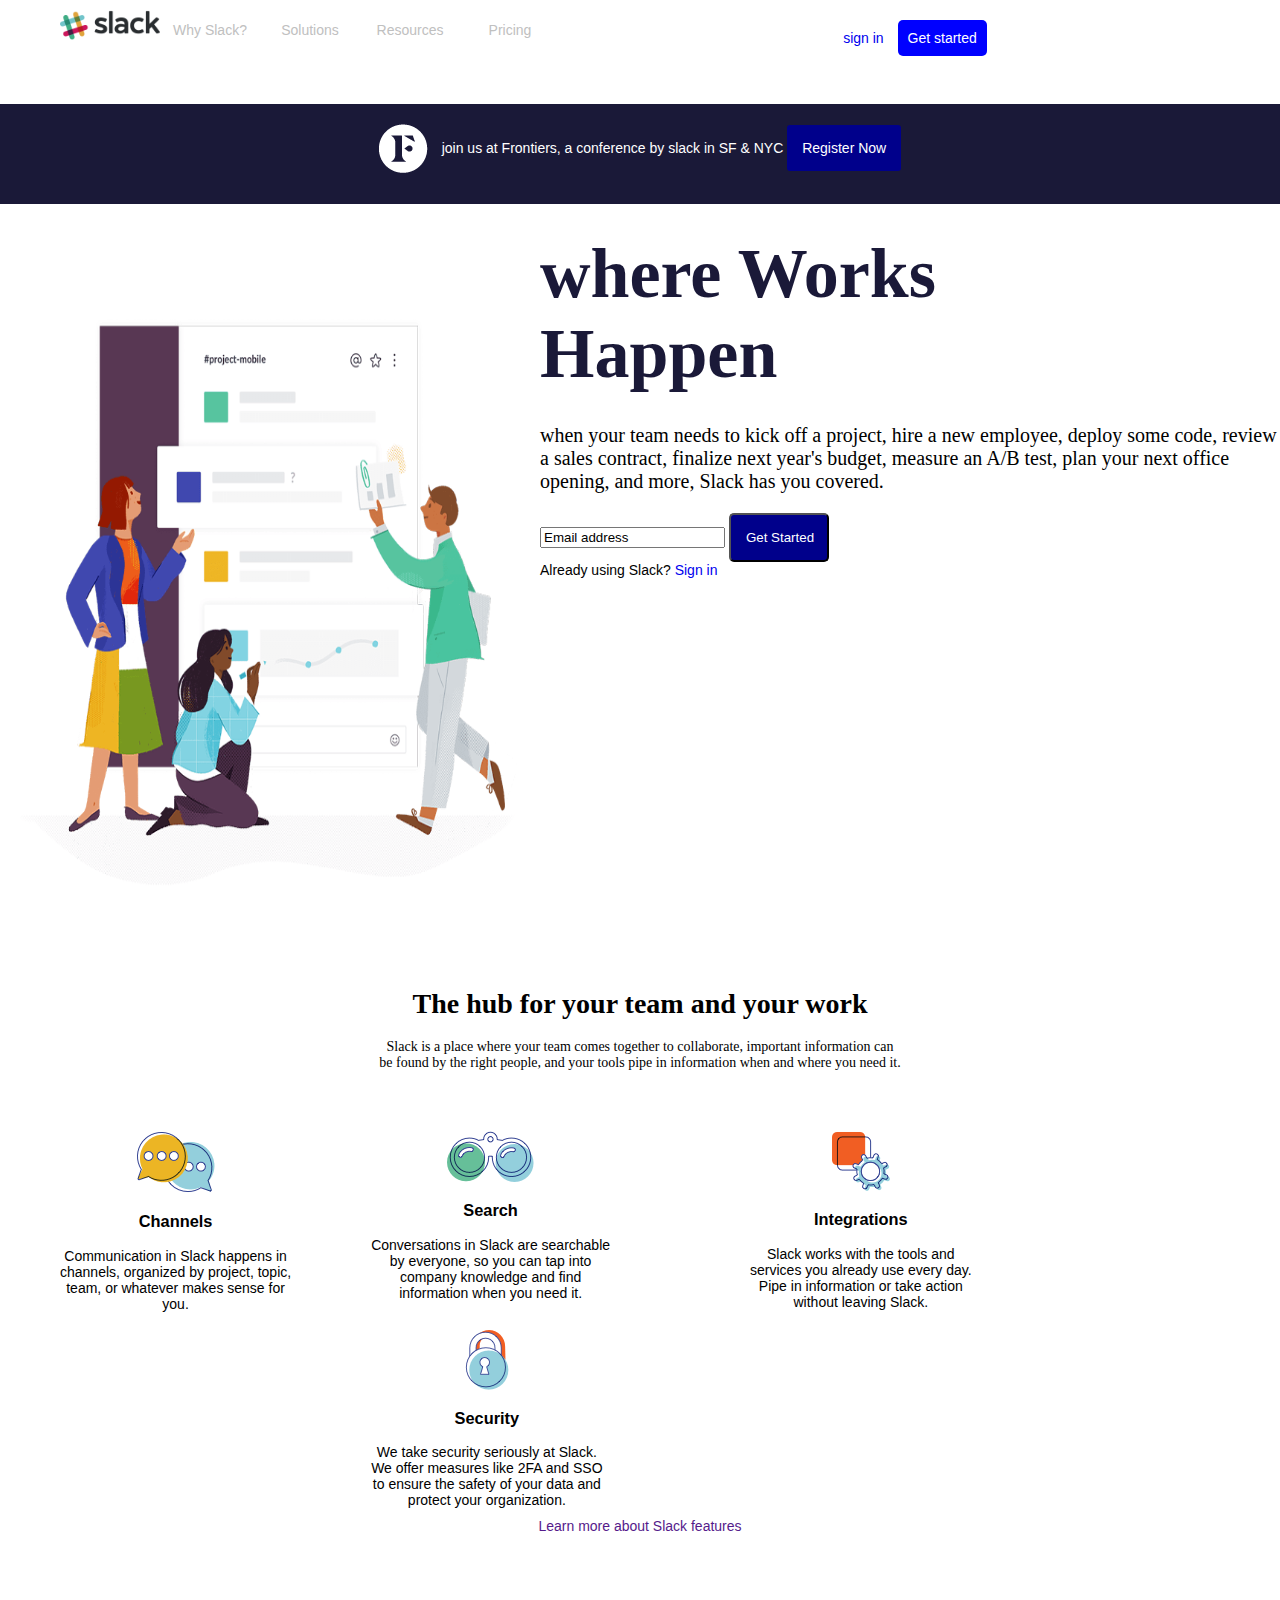
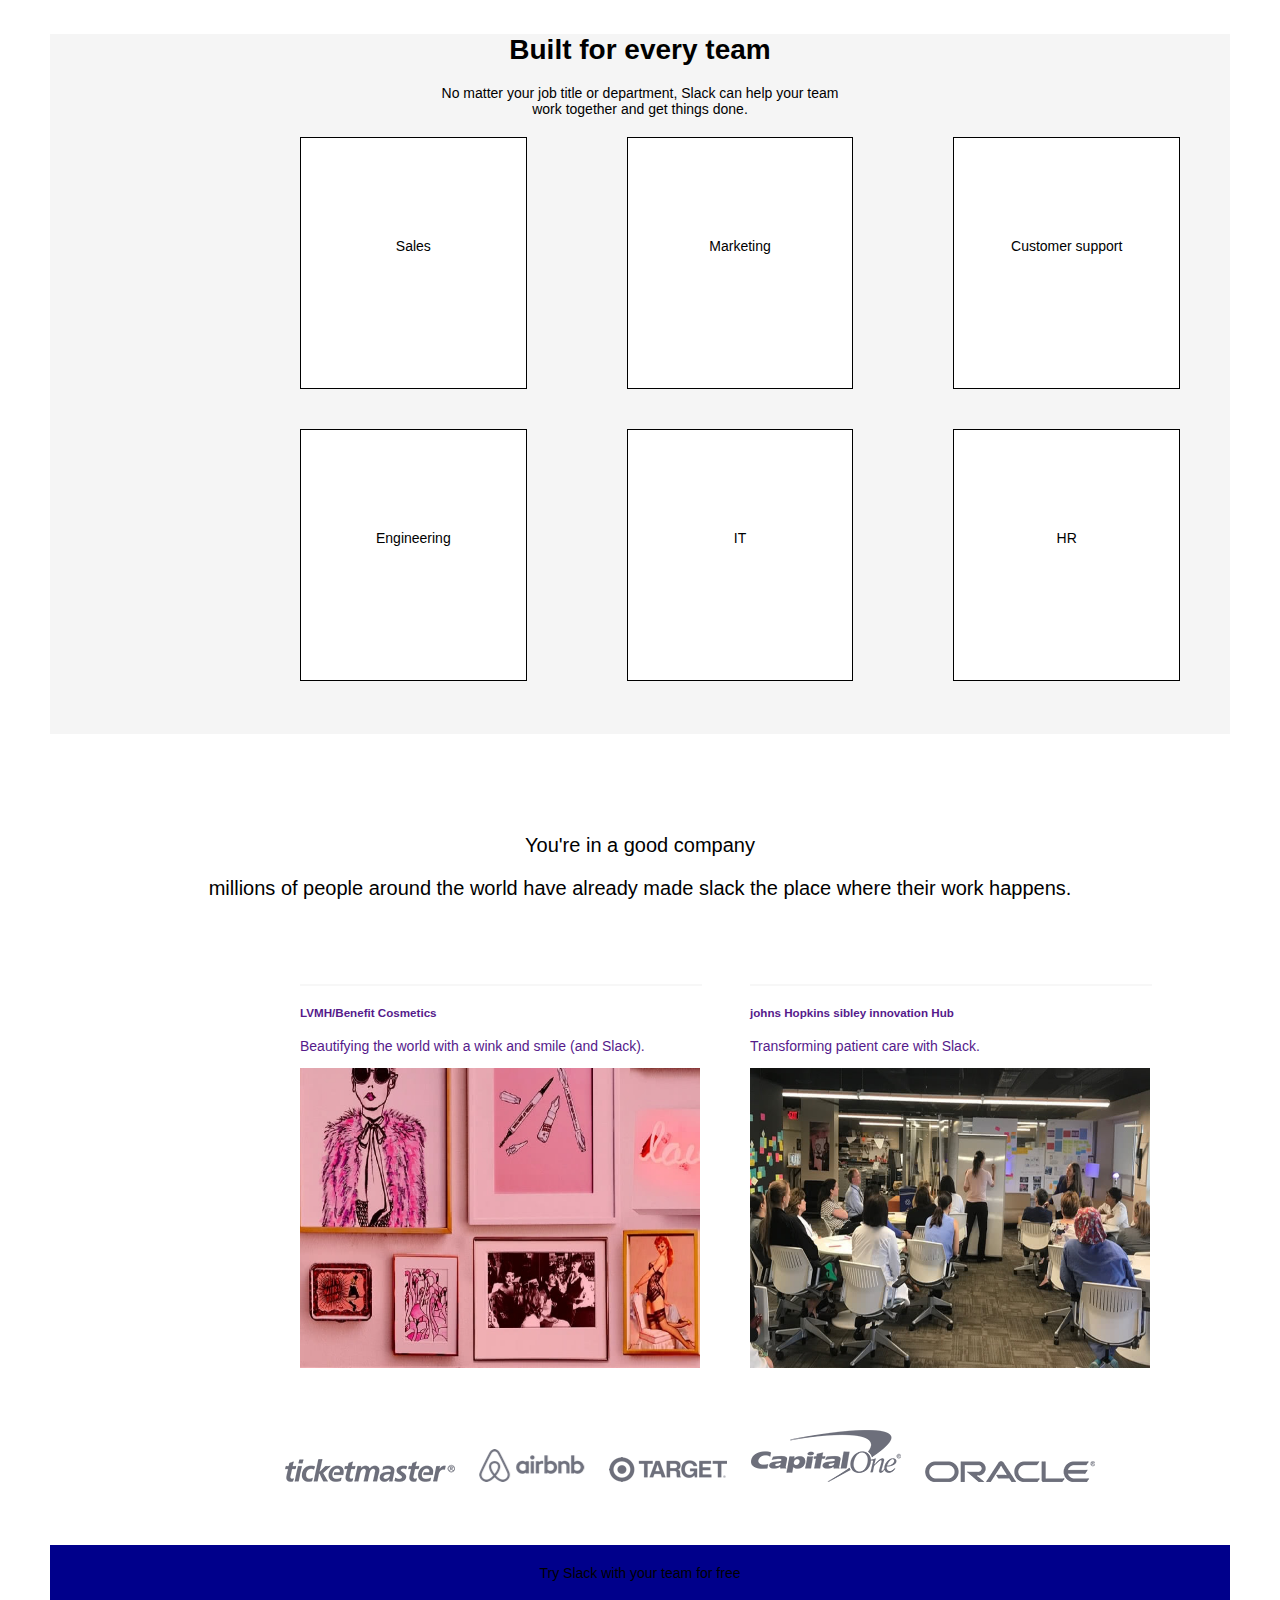
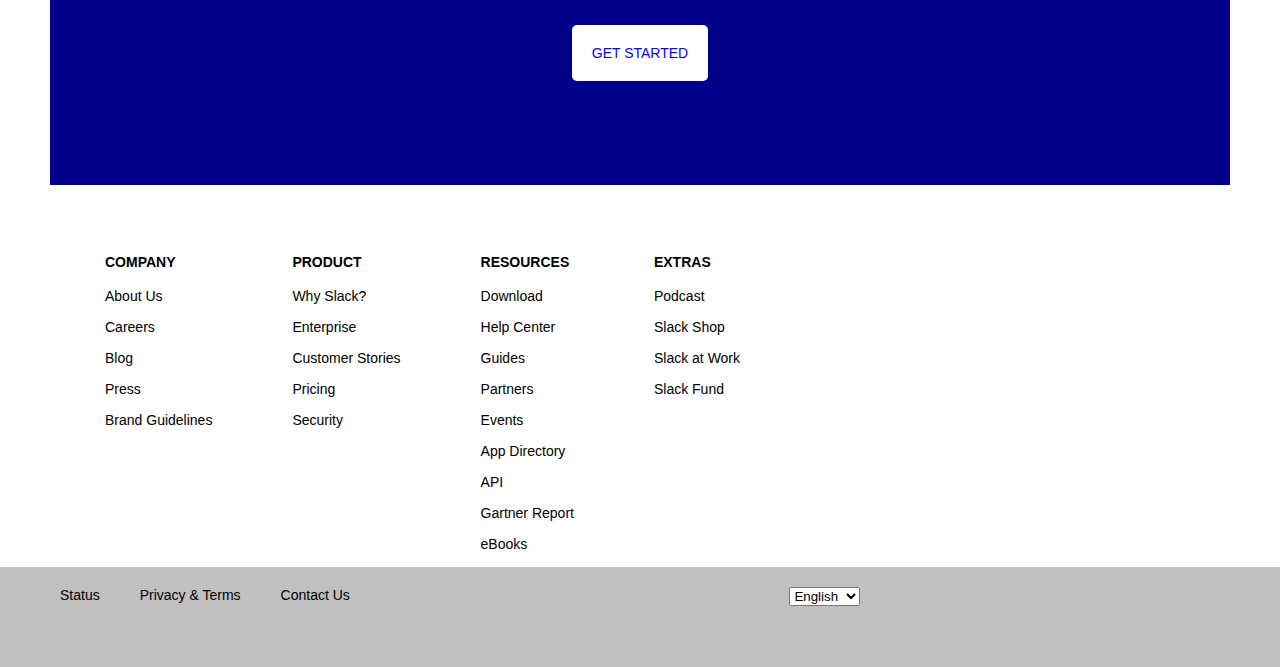
==== commit c6b0f029: "Update index.html" ====
--- a/index.html
+++ b/index.html
@@ -4,7 +4,7 @@
 	<meta charset="utf-8">
 	<meta name="viewport" content="width=device-width, initial-scale=1">
 	<title>where work happens|slack</title>
-	<link rel="stylesheet" href="git.css"/>
+	<link rel="stylesheet" href="slack.css"/>
 </head>
 <body>
   <div class="navbar">
--- a/slack.css
+++ b/slack.css
@@ -0,0 +1,351 @@
+body{
+	margin: 0px;
+	padding:0px;
+	font-family: Arial;
+	font-size: 14px
+}
+li{
+	list-style: none;
+}
+a{
+	text-decoration: none;
+}
+.navbar{
+	height: 70px;
+	margin:10px;
+	text-align: center;
+	padding-bottom: 10px;
+	}
+.navbar ul{
+	margin: 10px;
+	padding: 0px;
+}
+.navbar ul li{
+	float:left;
+	width: 100px;
+	height: 20px;
+	line-height:40px;
+	text-align:40px;
+	font: arial 15px;
+}
+.navbar ul li a{
+	color:silver;
+	text-decoration: none;
+}
+.navbar ul li a:hover{
+	transform: scale(1.2); 
+}
+.navbar ul li ul li{
+	display:none;
+	margin:-10px;
+}
+.navbar ul li:hover ul li{
+	display:block;
+	background-color: white;
+	width: 200px;
+	height: 50px;
+}
+#frontiers{
+	position: relative;
+	top: 20px;
+	background-color:#1A1938;
+	margin-right: 10px;
+}
+.header{
+	background-color:#1A1938;
+	text-align:center;
+	color:white;
+	height:100px;
+	margin-top: 10px;
+}
+.logo{
+	padding-left: 50px;
+}
+#register{
+	background-color:darkblue;
+	color:white;
+	text-align:center;
+	border-radius:3px;
+	background-size:60px; 
+	padding:15px; 
+}
+#project{
+	font-family: Slack-Tiempos;
+	font-size:70px;
+	font-weight:bold;
+	color:#1A1938;
+	margin: 30px;
+}
+.timg{
+	text-align: center;
+	margin-left:100px;
+}
+#text{
+	font-family:Slack-Averta;
+}
+.you{
+	background-size:250px;
+	text-align:center;
+	clear:left; 
+	font:20px arial;
+}
+.get{
+	background-color:darkblue;
+	color:white;
+	text-align:center;
+	border-radius:5px;
+	background-size:60px; 
+	padding:15px; 
+	width:100px; 
+}
+.yet{
+	position: relative;
+	top:50px;
+	background-color:white;
+	color:blue;
+	text-align:center;
+	border-radius:5px;
+	background-size:60px; 
+	width:150px; 
+	padding: 20px;
+}
+.yet:hover{
+	padding:15px; 
+	border-color: yellow;
+	border-size:5px ;
+}
+.com{
+	float: left;
+	margin: 0 20px;
+}
+.pro{
+	float: left;
+	padding:100px 20px 100px 20px;
+}
+.res{
+	float:left;
+	padding: 20px;
+}
+.ext{
+	margin:0px;
+	padding: 20px;
+	clear: right;
+}
+
+#text{
+	font:20px Tahoma;
+}
+#input{
+	height: 35px;
+	font:20px Tahoma;
+	border-color:#3A2958;
+	padding: 5px;  
+}
+.hub{
+	text-align: center;
+	clear: left;
+	font-family: Slack-Tiempos;
+}
+.main-section{
+	margin:50px;
+	text-align: center;
+}
+#started{
+	position: relative;
+	top:20px;
+	text-align: right;
+	background-color: blue;
+	border-radius: 5px;
+	color: white;
+	width: 75px;
+	padding: 10px;
+}
+#create{
+	position: relative;
+	top:20px;
+	margin: 10px;
+}
+.channels {
+	float: left;
+	margin: 10px;
+	margin-left: 50px 70px;
+}
+.Try{
+	margin: 50px;
+	background-color: darkblue;
+	height: 200px;
+	text-align: center;
+	padding: 20px;
+}
+.Search{
+float: left;
+margin: 10px 70px;
+text-align: justify-all;
+} 
+.Integrations{
+	float: left;
+	margin: 10px 70px;
+	text-align: justify-all;
+} 
+.security{
+	float: left;
+	margin: 10px 70px;
+	text-align: justify-all;
+}
+#learn {
+	margin-top:50px; 
+	clear:left;
+}
+.main-built{
+margin:100px 0px; 
+background-color: #f5f5f5;
+height:700px;
+}
+.Built{
+	clear: left;
+}
+.num{
+display:flex;
+margin-left:200px;
+text-align: center;
+}
+.one{
+border: 1px solid black;
+background-color: white;
+color: black;
+width: 250px;
+margin: 20px 50px;
+height: 50px;
+padding: 100px 0px;
+}
+.two{
+border: 1px solid black;
+background-color: white;
+color: black;
+width: 250px;
+margin: 20px 50px;
+height: 50px;
+padding: 100px 0px;
+}
+.three{
+border: 1px solid black;
+background-color: white;
+color: black;
+width: 250px;
+margin: 20px 50px;
+height: 50px;
+padding: 100px 0px;
+}
+.num2{
+display: flex;
+margin-left:200px;
+text-align: center;
+}
+.four{
+border: 1px solid black;
+background-color: white;
+color: black;
+width: 250px;
+margin: 20px 50px;
+height: 50px;
+padding: 100px 0px;
+}
+.five{
+border: 1px solid black;
+background-color: white;
+color: black;
+width: 250px;
+margin: 20px 50px;
+height: 50px;
+padding: 100px 0px;
+}
+.six{
+border: 1px solid black;
+background-color: white;
+color: black;
+width: 250px;
+margin: 20px 50px;
+height: 50px;
+padding: 100px 0px;
+}
+
+.main-LVMH{
+	margin-bottom: 50px;
+	display: flex;
+}
+.LVMH{
+	height: 400px;
+	width: 500px;
+	float: left;
+	margin-left: 300px;
+	margin-top: 50px;
+}
+.johns{
+	height: 400px;
+	width: 500px;
+	float: left;
+	margin-left:-50px;
+	margin-top: 50px;
+}
+
+#jo{
+	background-color: #f5f5f5;
+	border: 1px solid #F7F7F7;
+	width:400px;
+	color: black;
+}
+#lv{
+	border: 1px solid #F7F7F7;
+	width:400px;
+	background-color: #f5f5f5;
+	color: black;
+}
+
+.list ul li{
+	margin: 15px;
+}
+.company{
+	float: left;
+	padding-left:50px;
+}
+.PRODUCT{
+	float: left;
+	padding-left:50px;
+}
+.Resources{
+	float: left;
+	padding-left:50px;
+}
+.EXTRAS{
+	float: left;
+    padding-left:50px;
+}
+footer{
+	margin-top: 20px;
+	background-color: silver;
+	height: 100px;
+	text-align:center;
+	clear: left;
+}
+footer li{
+	float: left;
+	margin:20px;
+}
+select{
+	margin: 20px;
+}
+.ticketmaster{
+	padding: 10px;
+}
+.airbnb-alt{
+	padding: 10px;
+}
+.target-alt{
+	padding: 10px;
+}
+.capital_one{
+	padding: 10px;
+}
+.oracle{
+	padding: 10px;
+}
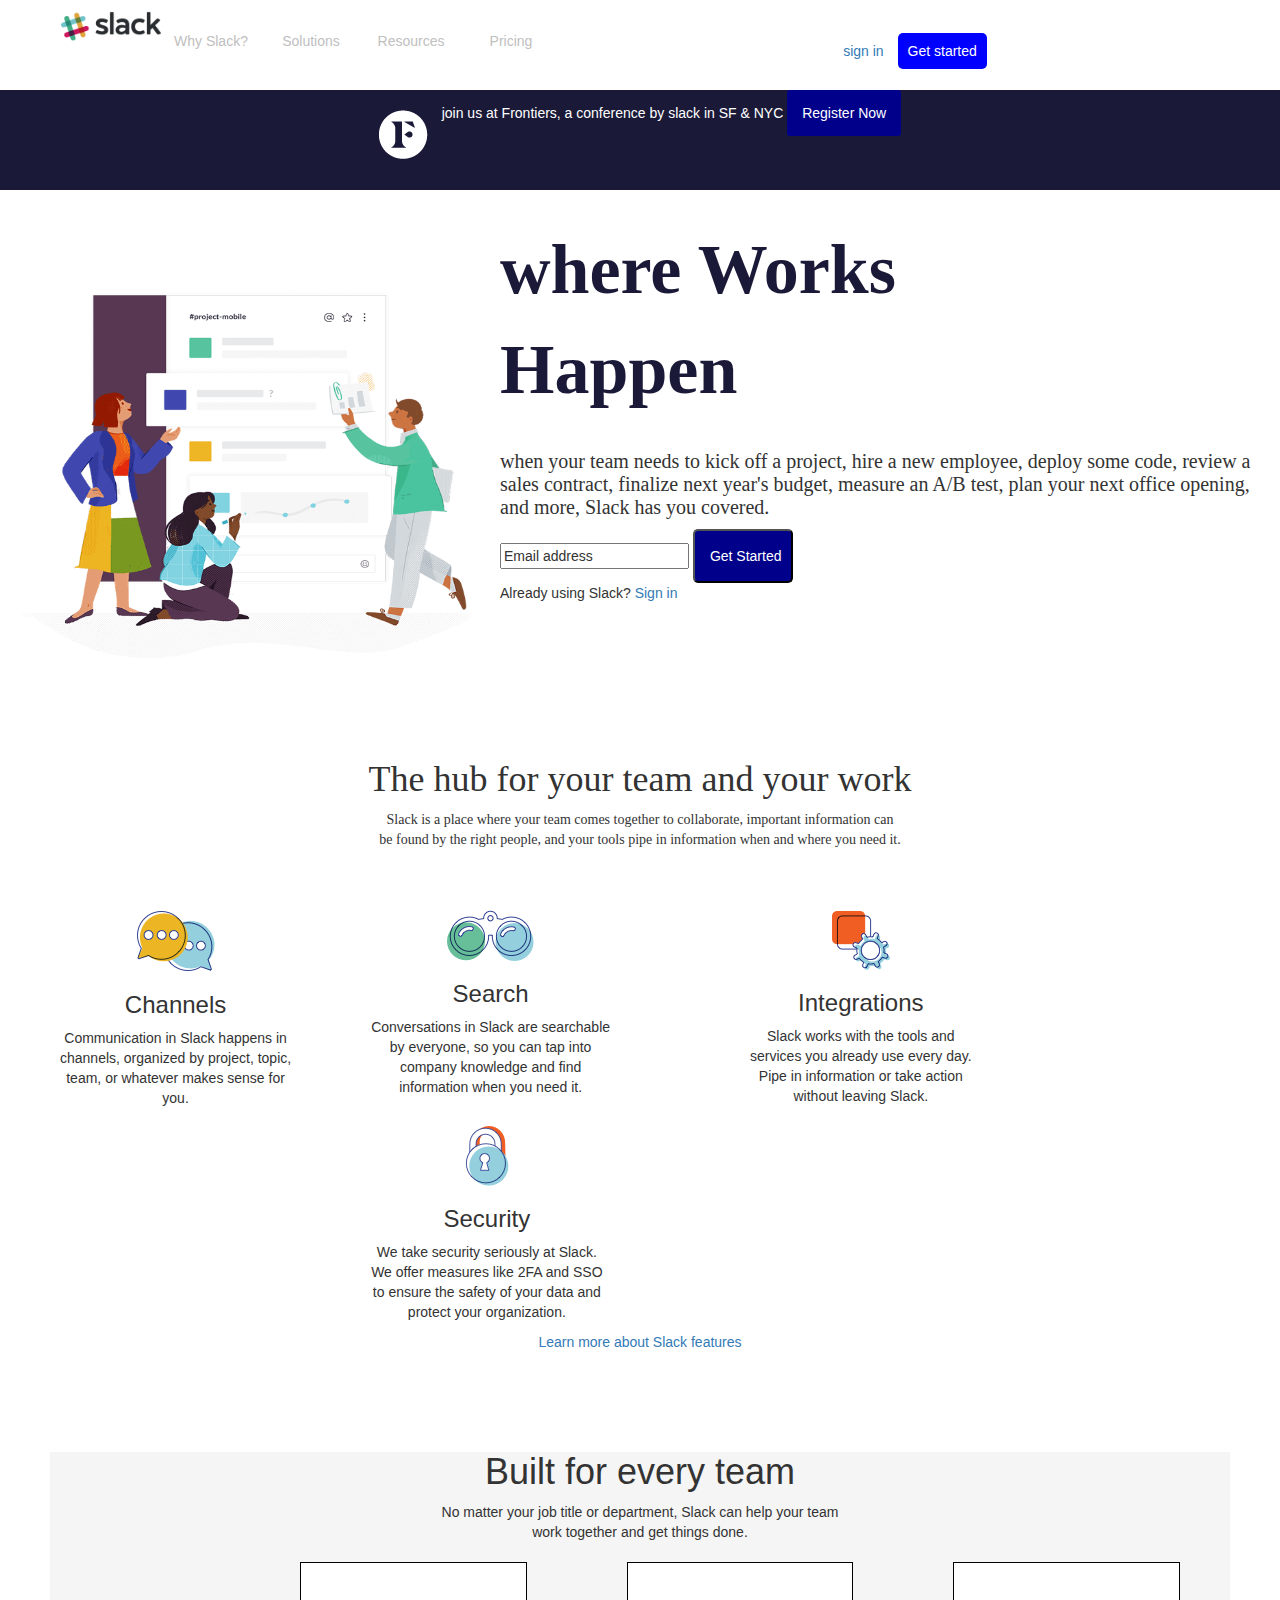
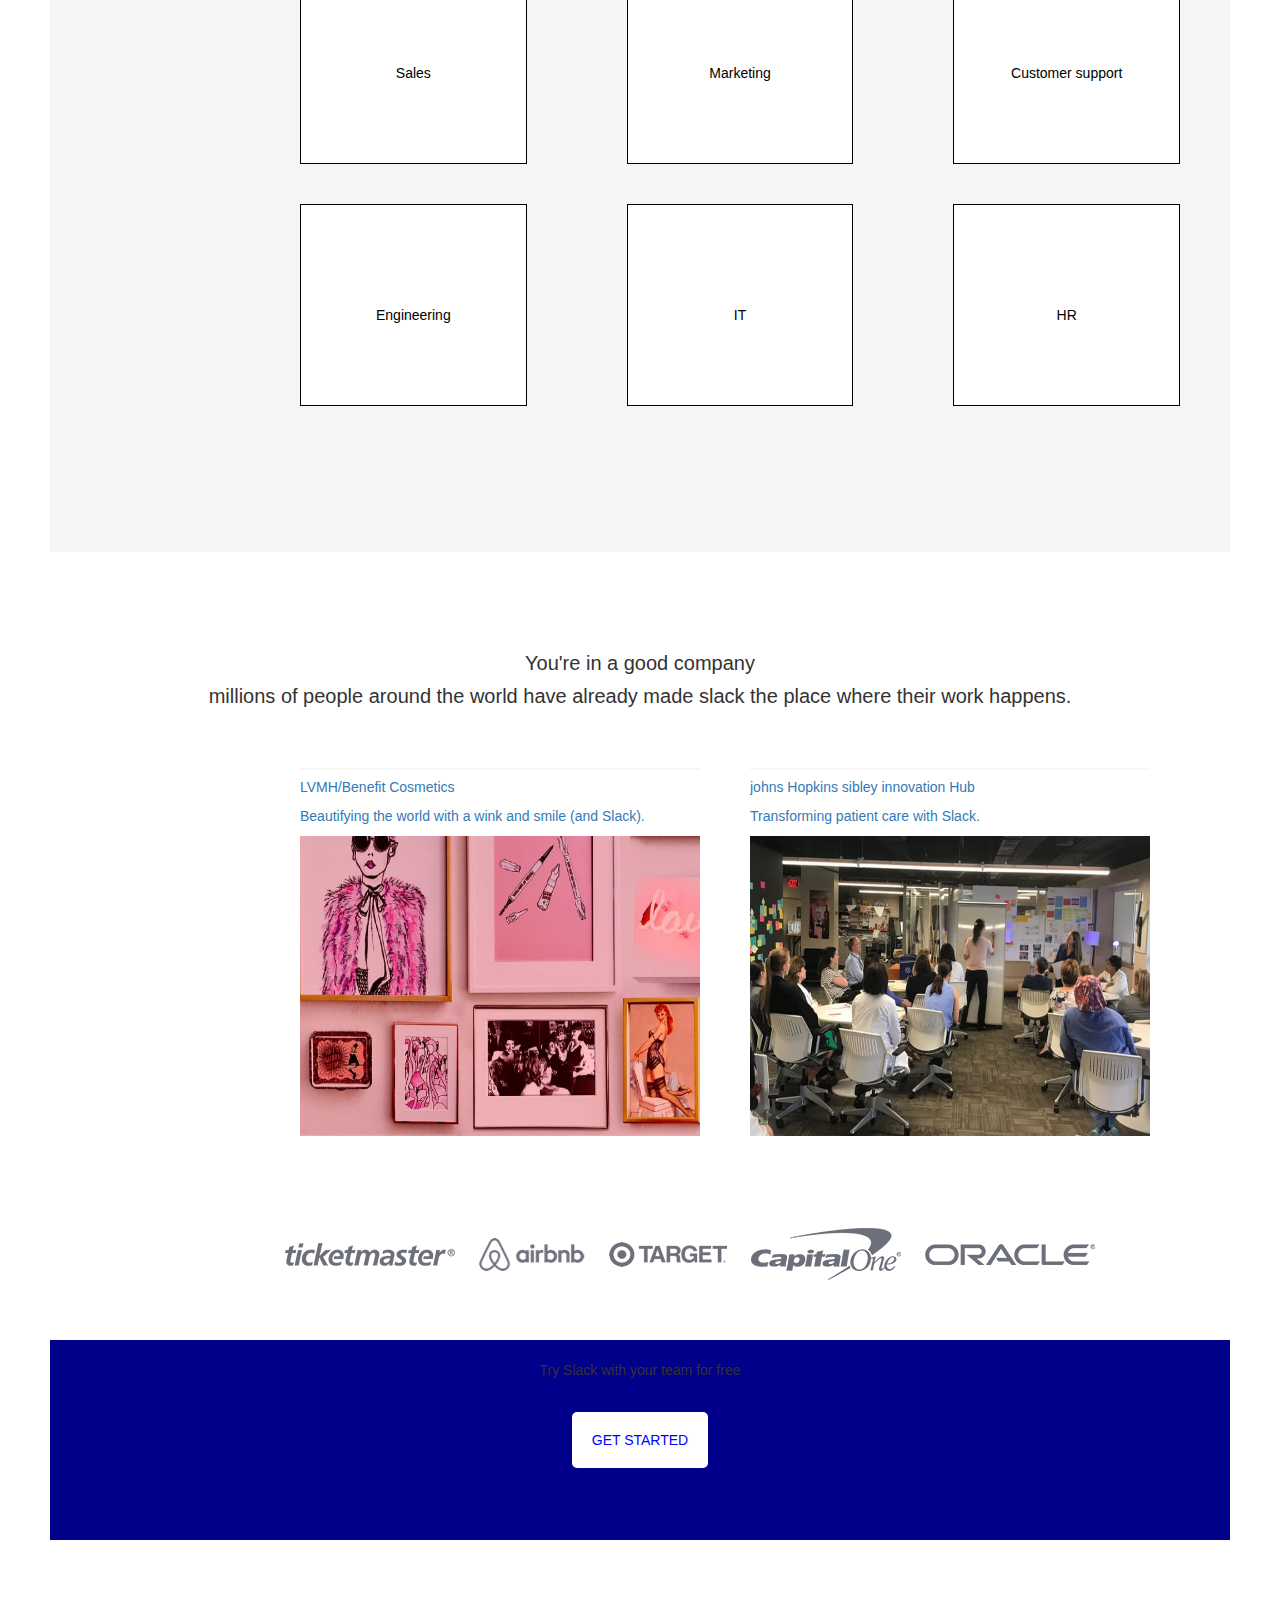
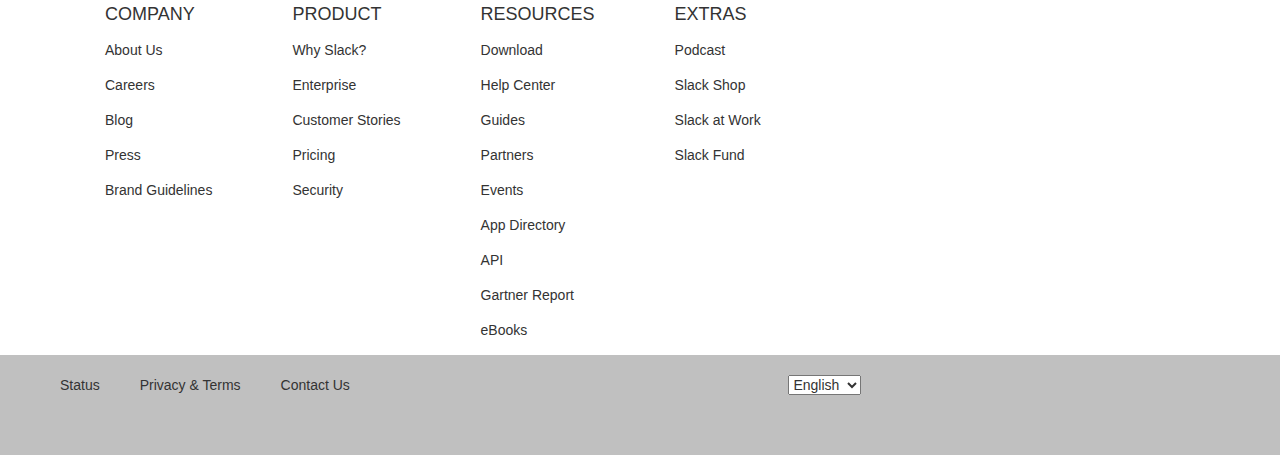
==== commit 7f58110f: "Update index.html" ====
--- a/index.html
+++ b/index.html
@@ -4,6 +4,9 @@
 	<meta charset="utf-8">
 	<meta name="viewport" content="width=device-width, initial-scale=1">
 	<title>where work happens|slack</title>
+	<link rel="stylesheet" href="http://maxcdn.bootstrapcdn.com/bootstrap/3.3.6/css/bootstrap.min.css">
+	<script src="hhttps://ajax.googleapis.com/ajax/libs/jquery/1.12.0/jquery.min.js"></script>
+	<script src="hhttps://maxcdn.bootstrapcdn.com/bootstrap/3.3.6/js/bootstrap.min.js"></script>
 	<link rel="stylesheet" href="slack.css"/>
 </head>
 <body>
